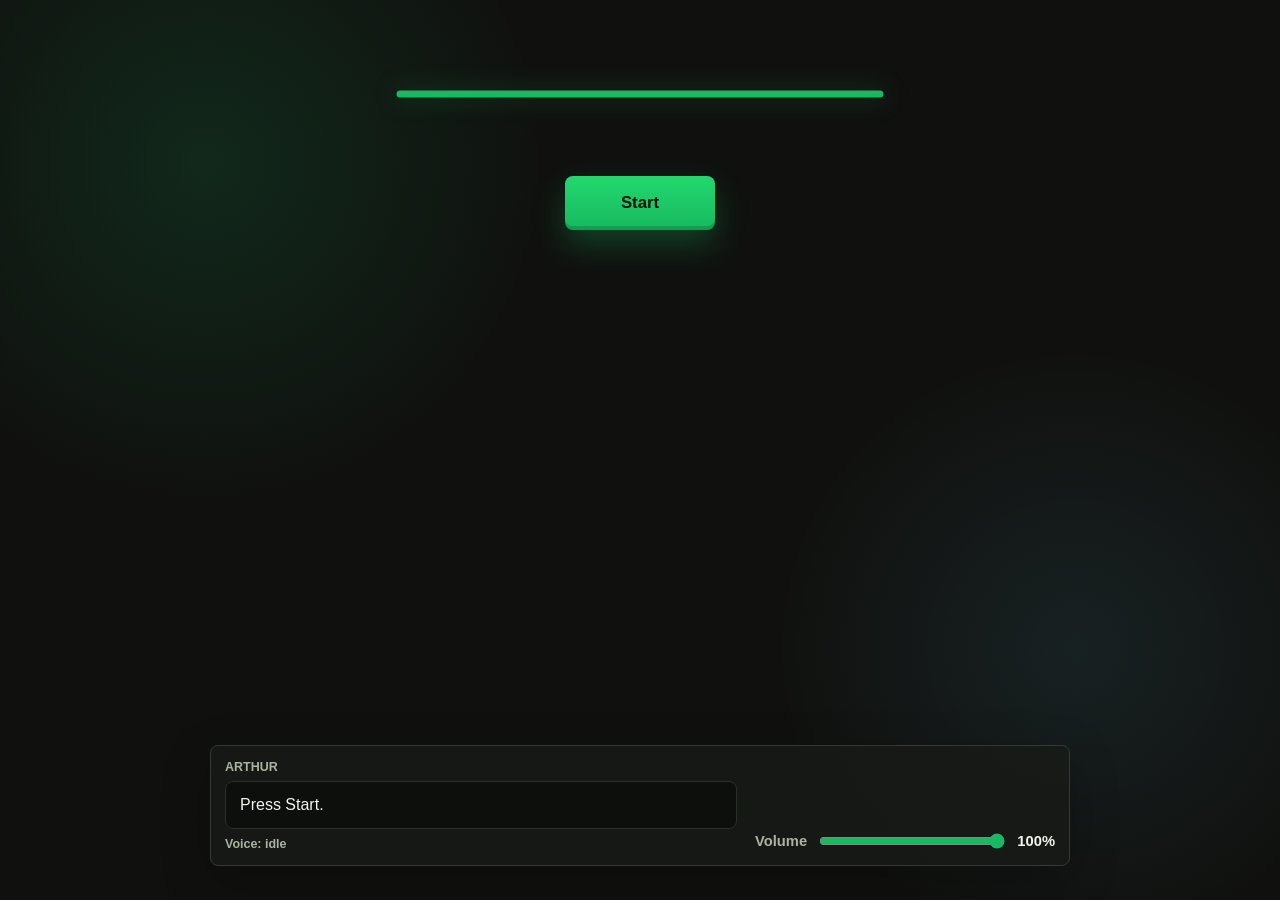
==== src/web/index.html @ 24448531 "very rough version" ====
<!DOCTYPE html>
<html lang="en">
<head>
  <meta charset="UTF-8" />
  <meta name="viewport" content="width=device-width, initial-scale=1.0" />
  <title>Reading Sound Game</title>
  <link rel="stylesheet" href="styles/main.css" />
</head>
<body>
  <main class="game" aria-label="Reading Sound Game">
    <section class="voice-panel" aria-label="Arthur voice">
      <svg id="voiceLine" class="voice-line" viewBox="0 0 520 120" role="img" aria-label="Arthur voice line">
        <path class="voice-glow" d="M20 60 H150 L174 18 L220 100 L270 32 L308 94 L348 16 L386 84 L404 52 H500" />
        <path class="voice-path" d="M20 60 H150 L174 18 L220 100 L270 32 L308 94 L348 16 L386 84 L404 52 H500" />
      </svg>
    </section>

    <button id="startButton" class="start-button" type="button">Start</button>

    <section id="activityStage" class="activity-stage" aria-label="Sound token activity">
      <div id="tokenRow" class="token-row" aria-label="Sound tokens"></div>
      <div id="dropRow" class="drop-row" aria-label="Token drop row"></div>
    </section>

    <section class="debug-panel" aria-label="Debug subtitles and audio controls">
      <div>
        <p class="debug-label">Arthur</p>
        <div id="subtitleBox" class="subtitle-box">Press Start.</div>
        <p id="statusText" class="status-text">Voice: idle</p>
      </div>

      <label class="volume-control" for="volumeSlider">
        <span>Volume</span>
        <input id="volumeSlider" type="range" min="0" max="1" step="0.01" value="1" />
        <strong id="volumeValue">100%</strong>
      </label>
    </section>
  </main>

  <script src="scripts/app.js"></script>
</body>
</html>
---- src/web/styles/main.css ----
:root {
  color-scheme: dark;
  --background: #10110f;
  --surface: #181a17;
  --surface-soft: #20231f;
  --line: #343a32;
  --text: #f1f5ec;
  --muted: #aab3a2;
  --green: #18b960;
  --green-bright: #b7f20f;
  --aqua: #75d8ff;
  --violet: #b9a9eb;
  --gray-token: #bfc0c2;
  --shadow: 0 22px 70px rgba(0, 0, 0, 0.34);
}

* {
  box-sizing: border-box;
}

body {
  min-height: 100vh;
  margin: 0;
  overflow-x: hidden;
  background:
    radial-gradient(circle at 16% 18%, rgba(24, 185, 96, 0.14), transparent 26%),
    radial-gradient(circle at 84% 72%, rgba(117, 216, 255, 0.08), transparent 24%),
    var(--background);
  color: var(--text);
  font-family: Arial, sans-serif;
}

button {
  font: inherit;
}

.game {
  min-height: 100vh;
  display: grid;
  grid-template-rows: 138px 66px minmax(360px, 1fr) auto;
  justify-items: center;
  gap: 10px;
  padding: 28px 22px 34px;
}

.voice-panel {
  width: min(620px, 100%);
  height: 132px;
  display: grid;
  place-items: center;
}

.voice-line {
  width: min(520px, 82vw);
  height: 120px;
  overflow: visible;
}

.voice-path,
.voice-glow {
  fill: none;
  stroke-linecap: round;
  stroke-linejoin: round;
}

.voice-glow {
  stroke: rgba(24, 185, 96, 0.28);
  stroke-width: 12;
  opacity: 0;
}

.voice-path {
  stroke: var(--green);
  stroke-width: 7;
  filter: drop-shadow(0 0 12px rgba(24, 185, 96, 0.3));
  transition: d 180ms ease;
}

.voice-line.is-speaking .voice-glow {
  opacity: 1;
  animation: voiceGlow 520ms ease-in-out infinite alternate;
}

.start-button {
  min-width: 150px;
  height: 54px;
  border: 0;
  border-radius: 8px;
  background: linear-gradient(180deg, #22d86e, var(--green));
  color: #07130c;
  cursor: pointer;
  font-size: 1.05rem;
  font-weight: 800;
  letter-spacing: 0;
  box-shadow:
    0 14px 30px rgba(24, 185, 96, 0.28),
    inset 0 -4px 0 rgba(0, 0, 0, 0.16);
}

.start-button:active {
  transform: translateY(2px);
  box-shadow:
    0 8px 18px rgba(24, 185, 96, 0.22),
    inset 0 -2px 0 rgba(0, 0, 0, 0.18);
}

.start-button:focus-visible,
.token:focus-visible {
  outline: 4px solid rgba(117, 216, 255, 0.28);
  outline-offset: 4px;
}

.activity-stage {
  width: min(860px, 100%);
  min-height: 380px;
  display: grid;
  grid-template-rows: 145px 160px;
  align-content: center;
  gap: 30px;
  border: 0;
  background: transparent;
  box-shadow: none;
}

.debug-panel {
  width: min(860px, 100%);
  display: grid;
  grid-template-columns: 1fr minmax(220px, 300px);
  gap: 18px;
  align-items: end;
  border: 1px solid var(--line);
  border-radius: 8px;
  background: rgba(24, 26, 23, 0.82);
  box-shadow: 0 16px 50px rgba(0, 0, 0, 0.24);
  padding: 14px;
}

.debug-label,
.status-text {
  margin: 0;
  color: var(--muted);
  font-size: 0.78rem;
  font-weight: 700;
  text-transform: uppercase;
}

.subtitle-box {
  min-height: 46px;
  display: flex;
  align-items: center;
  margin-top: 7px;
  padding: 12px 14px;
  border: 1px solid #293028;
  border-radius: 8px;
  background: #0d0f0d;
  color: var(--text);
  line-height: 1.35;
}

.status-text {
  margin-top: 8px;
  text-transform: none;
  font-weight: 600;
}

.volume-control {
  display: grid;
  grid-template-columns: auto 1fr auto;
  gap: 10px;
  align-items: center;
  color: var(--muted);
  font-size: 0.92rem;
  font-weight: 700;
}

.volume-control input {
  width: 100%;
  accent-color: var(--green);
}

.volume-control strong {
  min-width: 42px;
  color: var(--text);
  text-align: right;
}

.token-row,
.drop-row {
  display: grid;
  grid-auto-flow: column;
  grid-auto-columns: 112px;
  justify-content: center;
  align-items: center;
  gap: clamp(26px, 8vw, 84px);
}

.drop-row {
  align-items: start;
}

.token,
.drop-target {
  width: clamp(78px, 13vw, 104px);
  aspect-ratio: 1;
  border-radius: 50%;
}

.token {
  position: relative;
  border: 0;
  background: var(--gray-token);
  cursor: grab;
  opacity: 0;
  box-shadow:
    inset 0 -12px 0 rgba(0, 0, 0, 0.13),
    0 18px 34px rgba(0, 0, 0, 0.32);
  touch-action: none;
  transform: translateY(calc(var(--drag-y, 0) - 10px));
  transition:
    background 160ms ease,
    transform 260ms ease,
    box-shadow 160ms ease,
    opacity 460ms ease;
}

.activity-stage.tokens-visible .token {
  opacity: 1;
  transform: translateY(var(--drag-y, 0));
}

.token::after {
  content: "";
  position: absolute;
  left: 50%;
  bottom: -72px;
  width: 34px;
  height: 58px;
  border-left: 7px solid rgba(241, 245, 236, 0.86);
  border-bottom: 7px solid rgba(241, 245, 236, 0.86);
  border-radius: 0 0 0 18px;
  transform: translateX(-50%) rotate(-18deg);
  opacity: 0;
  pointer-events: none;
}

.token.is-demo::after {
  opacity: 1;
  animation: arrowNudge 860ms ease-in-out infinite;
}

.token.is-ready {
  cursor: grab;
}

.token.is-demo,
.token.is-user-active {
  background: var(--violet);
  box-shadow:
    inset 0 -12px 0 rgba(0, 0, 0, 0.12),
    0 18px 38px rgba(185, 169, 235, 0.28);
}

.token.is-shaking {
  animation: tokenShake 240ms ease-in-out 2;
}

.token.is-dragging {
  z-index: 4;
  cursor: grabbing;
  transition: none;
}

.token.is-complete {
  cursor: default;
  background: var(--green-bright);
  box-shadow:
    inset 0 -12px 0 rgba(0, 0, 0, 0.12),
    0 18px 38px rgba(183, 242, 15, 0.26);
}

.activity-stage.tokens-visible .token.is-deleted {
  opacity: 0;
  pointer-events: none;
  transform: translateY(calc(var(--drag-y, 0) + 14px)) scale(0.82);
}

.token.is-helper {
  background: var(--violet);
  box-shadow:
    inset 0 -12px 0 rgba(0, 0, 0, 0.12),
    0 18px 38px rgba(185, 169, 235, 0.24);
}

.drop-target {
  border: 2px solid transparent;
  background: transparent;
  pointer-events: none;
}

.drop-target.is-ready {
  border-color: transparent;
  background: transparent;
}

.drop-target.is-filled {
  border-color: transparent;
  background: transparent;
}

@keyframes voiceGlow {
  from {
    transform: scaleY(0.92);
  }

  to {
    transform: scaleY(1.05);
  }
}

@keyframes arrowNudge {
  0%,
  100% {
    transform: translateX(-50%) translateY(-4px) rotate(-18deg);
  }

  50% {
    transform: translateX(-50%) translateY(8px) rotate(-18deg);
  }
}

@keyframes tokenShake {
  0%,
  100% {
    left: 0;
  }

  30% {
    left: -7px;
  }

  65% {
    left: 7px;
  }
}

@media (max-width: 700px) {
  body {
    overflow-y: auto;
  }

  .game {
    grid-template-rows: 110px 64px auto auto;
    padding: 18px 14px 24px;
  }

  .voice-panel {
    height: 108px;
  }

  .activity-stage {
    min-height: 390px;
    grid-template-rows: 138px 160px;
  }

  .debug-panel {
    grid-template-columns: 1fr;
  }

  .token-row,
  .drop-row {
    grid-auto-columns: minmax(72px, 90px);
    gap: clamp(14px, 4vw, 24px);
  }

  .token::after {
    bottom: -58px;
    height: 48px;
  }
}
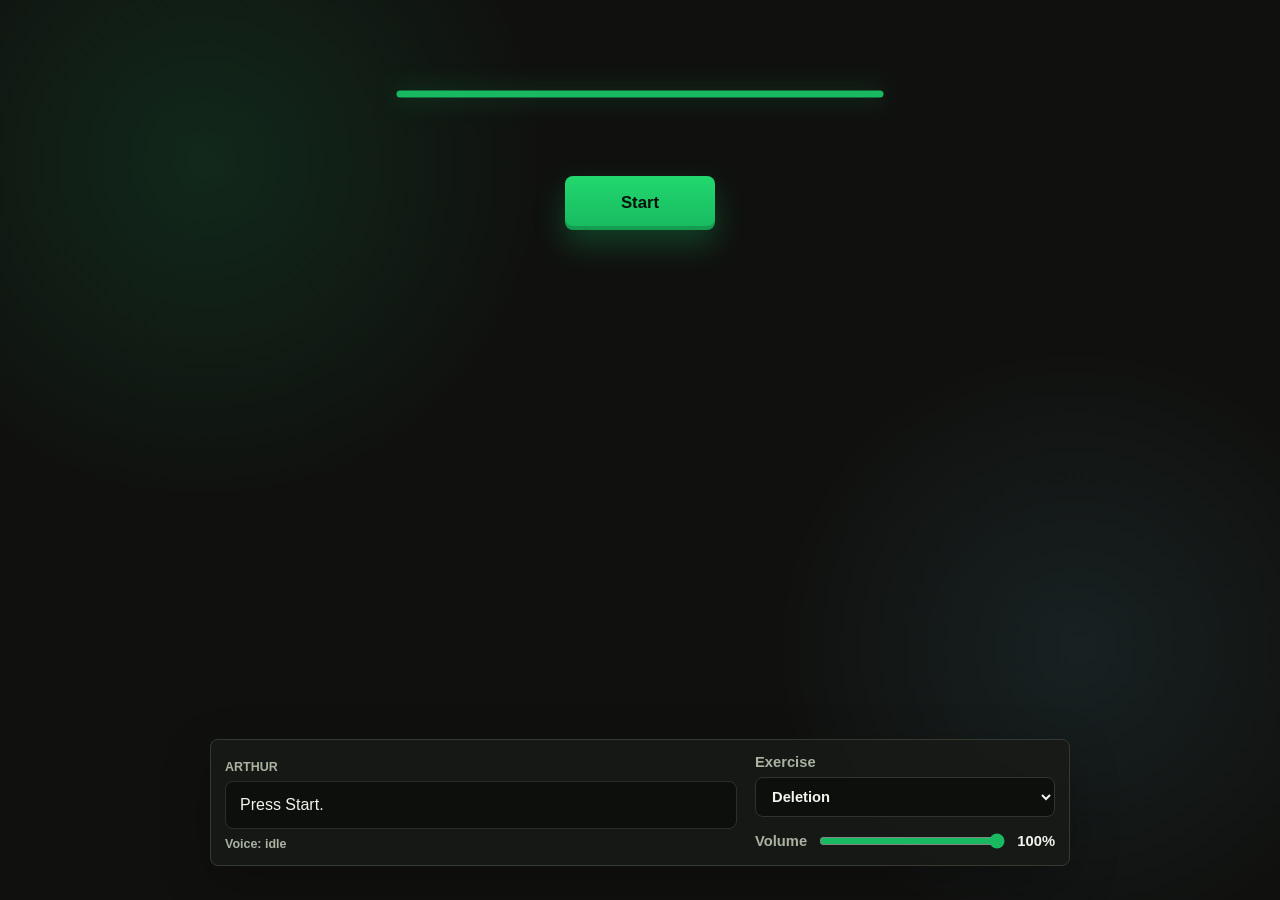
==== commit 3136ceed: "got tts working for deletion exercises" ====
--- a/src/web/index.html
+++ b/src/web/index.html
@@ -29,11 +29,21 @@
         <p id="statusText" class="status-text">Voice: idle</p>
       </div>
 
-      <label class="volume-control" for="volumeSlider">
-        <span>Volume</span>
-        <input id="volumeSlider" type="range" min="0" max="1" step="0.01" value="1" />
-        <strong id="volumeValue">100%</strong>
-      </label>
+      <div class="settings-panel">
+        <label class="exercise-control" for="exerciseSelect">
+          <span>Exercise</span>
+          <select id="exerciseSelect">
+            <option value="deletion">Deletion</option>
+            <option value="substitution">Substitution</option>
+          </select>
+        </label>
+
+        <label class="volume-control" for="volumeSlider">
+          <span>Volume</span>
+          <input id="volumeSlider" type="range" min="0" max="1" step="0.01" value="1" />
+          <strong id="volumeValue">100%</strong>
+        </label>
+      </div>
     </section>
   </main>
 
--- a/src/web/styles/main.css
+++ b/src/web/styles/main.css
@@ -9,6 +9,7 @@
   --green: #18b960;
   --green-bright: #b7f20f;
   --aqua: #75d8ff;
+  --blue: #4f9cff;
   --violet: #b9a9eb;
   --gray-token: #bfc0c2;
   --shadow: 0 22px 70px rgba(0, 0, 0, 0.34);
@@ -161,6 +162,35 @@
   margin-top: 8px;
   text-transform: none;
   font-weight: 600;
+}
+
+.settings-panel {
+  display: grid;
+  gap: 14px;
+}
+
+.exercise-control {
+  display: grid;
+  gap: 7px;
+  color: var(--muted);
+  font-size: 0.92rem;
+  font-weight: 700;
+}
+
+.exercise-control select {
+  width: 100%;
+  height: 40px;
+  border: 1px solid #2d352c;
+  border-radius: 8px;
+  background: #0d0f0d;
+  color: var(--text);
+  font: inherit;
+  padding: 0 12px;
+}
+
+.exercise-control select:focus-visible {
+  outline: 4px solid rgba(117, 216, 255, 0.28);
+  outline-offset: 3px;
 }
 
 .volume-control {
@@ -243,10 +273,10 @@
   pointer-events: none;
 }
 
-.token.is-demo::after {
+/* .token.is-demo::after {
   opacity: 1;
   animation: arrowNudge 860ms ease-in-out infinite;
-}
+} */
 
 .token.is-ready {
   cursor: grab;
@@ -284,6 +314,13 @@
   transform: translateY(calc(var(--drag-y, 0) + 14px)) scale(0.82);
 }
 
+.token.is-substituted {
+  background: var(--blue);
+  box-shadow:
+    inset 0 -12px 0 rgba(0, 0, 0, 0.12),
+    0 18px 38px rgba(79, 156, 255, 0.3);
+}
+
 .token.is-helper {
   background: var(--violet);
   box-shadow:
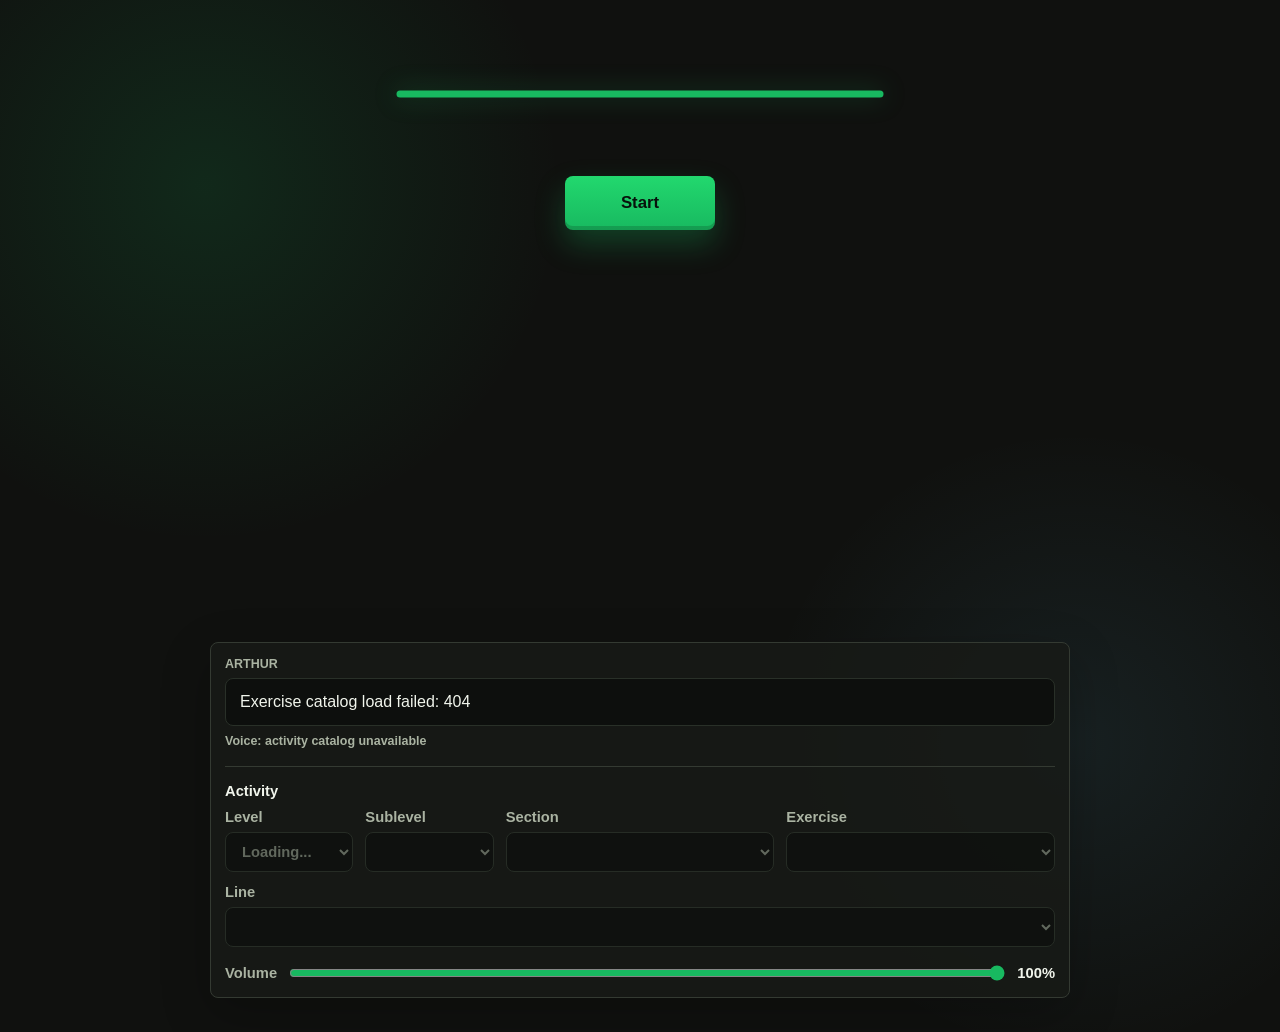
==== commit f12ec2e3: "added a way to select each of the exercises" ====
--- a/src/web/index.html
+++ b/src/web/index.html
@@ -23,20 +23,44 @@
     </section>
 
     <section class="debug-panel" aria-label="Debug subtitles and audio controls">
-      <div>
+      <div class="debug-output">
         <p class="debug-label">Arthur</p>
         <div id="subtitleBox" class="subtitle-box">Press Start.</div>
         <p id="statusText" class="status-text">Voice: idle</p>
       </div>
 
       <div class="settings-panel">
-        <label class="exercise-control" for="exerciseSelect">
-          <span>Exercise</span>
-          <select id="exerciseSelect">
-            <option value="deletion">Deletion</option>
-            <option value="substitution">Substitution</option>
-          </select>
-        </label>
+        <fieldset class="activity-picker">
+          <legend>Activity</legend>
+          <div class="activity-controls">
+            <label class="exercise-control level-control" for="levelSelect">
+              <span>Level</span>
+              <select id="levelSelect" disabled>
+                <option>Loading...</option>
+              </select>
+            </label>
+
+            <label class="exercise-control sublevel-control" for="sublevelSelect">
+              <span>Sublevel</span>
+              <select id="sublevelSelect" disabled></select>
+            </label>
+
+            <label class="exercise-control section-control" for="sectionSelect">
+              <span>Section</span>
+              <select id="sectionSelect" disabled></select>
+            </label>
+
+            <label class="exercise-control exercise-number-control" for="exerciseSelect">
+              <span>Exercise</span>
+              <select id="exerciseSelect" disabled></select>
+            </label>
+
+            <label class="exercise-control line-control" for="lineSelect">
+              <span>Line</span>
+              <select id="lineSelect" disabled></select>
+            </label>
+          </div>
+        </fieldset>
 
         <label class="volume-control" for="volumeSlider">
           <span>Volume</span>
@@ -47,6 +71,6 @@
     </section>
   </main>
 
-  <script src="scripts/app.js"></script>
+  <script src="scripts/app.js?v=exercise-catalog-20260722"></script>
 </body>
 </html>
--- a/src/web/styles/main.css
+++ b/src/web/styles/main.css
@@ -126,9 +126,7 @@
 .debug-panel {
   width: min(860px, 100%);
   display: grid;
-  grid-template-columns: 1fr minmax(220px, 300px);
   gap: 18px;
-  align-items: end;
   border: 1px solid var(--line);
   border-radius: 8px;
   background: rgba(24, 26, 23, 0.82);
@@ -166,7 +164,44 @@
 
 .settings-panel {
   display: grid;
-  gap: 14px;
+  gap: 16px;
+  padding-top: 16px;
+  border-top: 1px solid var(--line);
+}
+
+.activity-picker {
+  min-width: 0;
+  margin: 0;
+  padding: 0;
+  border: 0;
+}
+
+.activity-picker legend {
+  margin-bottom: 10px;
+  padding: 0;
+  color: var(--text);
+  font-size: 0.92rem;
+  font-weight: 800;
+}
+
+.activity-controls {
+  display: grid;
+  grid-template-columns: repeat(6, minmax(0, 1fr));
+  gap: 12px;
+}
+
+.level-control,
+.sublevel-control {
+  grid-column: span 1;
+}
+
+.section-control,
+.exercise-number-control {
+  grid-column: span 2;
+}
+
+.line-control {
+  grid-column: 1 / -1;
 }
 
 .exercise-control {
@@ -186,6 +221,12 @@
   color: var(--text);
   font: inherit;
   padding: 0 12px;
+}
+
+.exercise-control select:disabled {
+  color: #7f887a;
+  cursor: wait;
+  opacity: 0.72;
 }
 
 .exercise-control select:focus-visible {
@@ -403,6 +444,21 @@
     grid-template-columns: 1fr;
   }
 
+  .activity-controls {
+    grid-template-columns: repeat(2, minmax(0, 1fr));
+  }
+
+  .level-control,
+  .sublevel-control,
+  .section-control,
+  .exercise-number-control {
+    grid-column: span 1;
+  }
+
+  .line-control {
+    grid-column: 1 / -1;
+  }
+
   .token-row,
   .drop-row {
     grid-auto-columns: minmax(72px, 90px);
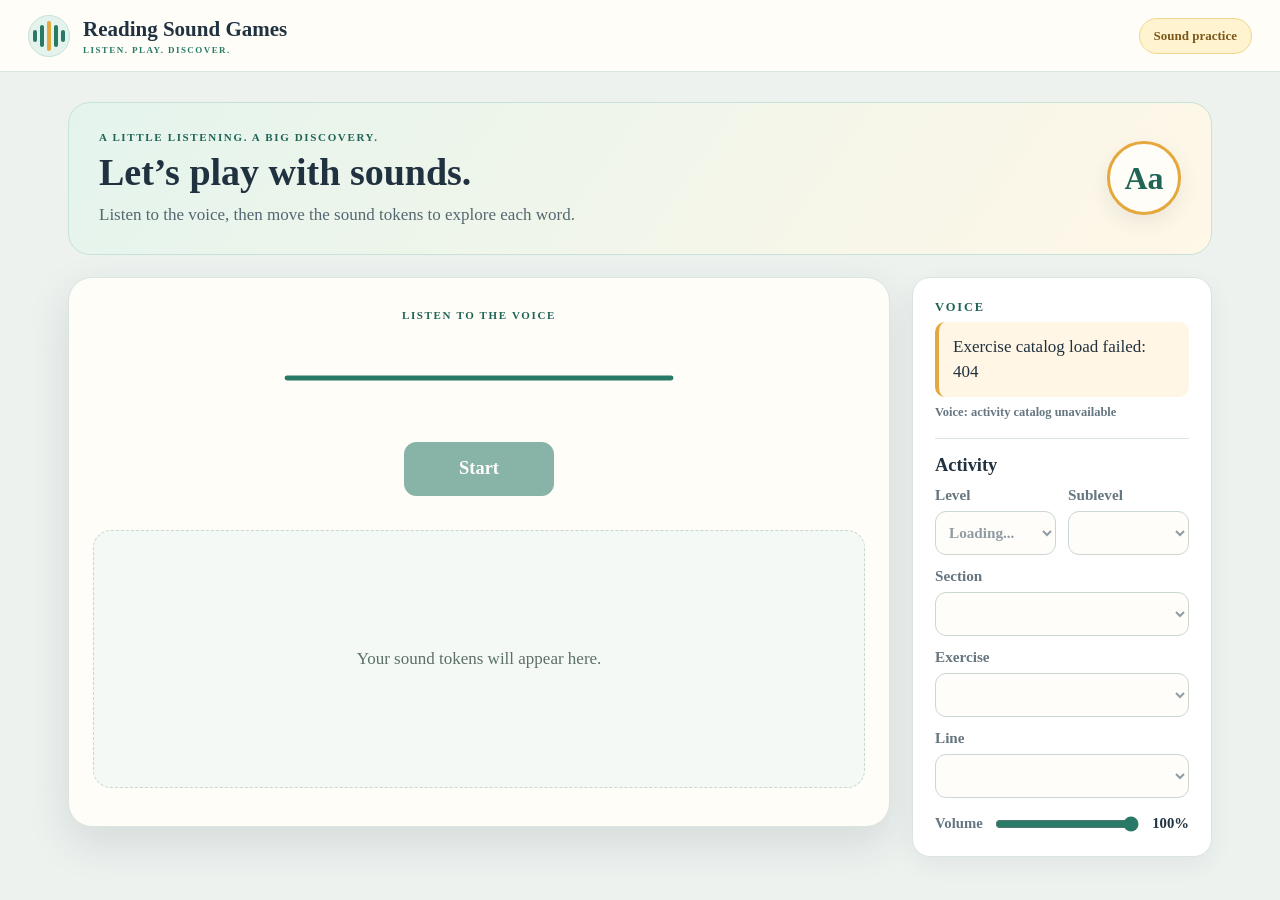
==== commit 4bad887f: "redid frontend to match detective reader site" ====
--- a/src/web/index.html
+++ b/src/web/index.html
@@ -3,13 +3,33 @@
 <head>
   <meta charset="UTF-8" />
   <meta name="viewport" content="width=device-width, initial-scale=1.0" />
-  <title>Reading Sound Game</title>
-  <link rel="stylesheet" href="styles/main.css" />
+  <meta name="theme-color" content="#287a67" />
+  <title>Reading Sound Games</title>
+  <link rel="stylesheet" href="styles/main.css?v=reader-theme-20260926" />
 </head>
 <body>
+  <header class="topbar">
+    <div class="brand">
+      <span class="brand-mark" aria-hidden="true"><i></i><i></i><i></i><i></i><i></i></span>
+      <span>Reading Sound Games<small>Listen. Play. Discover.</small></span>
+    </div>
+    <span class="practice-badge">Sound practice</span>
+  </header>
+
   <main class="game" aria-label="Reading Sound Game">
-    <section class="voice-panel" aria-label="Arthur voice">
-      <svg id="voiceLine" class="voice-line" viewBox="0 0 520 120" role="img" aria-label="Arthur voice line">
+    <header class="lesson-heading">
+      <div>
+        <p class="eyebrow">A little listening. A big discovery.</p>
+        <h1>Let’s play with sounds.</h1>
+        <p>Listen to the voice, then move the sound tokens to explore each word.</p>
+      </div>
+      <span class="lesson-emblem" aria-hidden="true">Aa</span>
+    </header>
+
+    <section class="practice-card" aria-label="Sound practice">
+    <section class="voice-panel" aria-label="Voice">
+      <p class="eyebrow">Listen to the voice</p>
+      <svg id="voiceLine" class="voice-line" viewBox="0 0 520 120" role="img" aria-label="Voice waveform">
         <path class="voice-glow" d="M20 60 H150 L174 18 L220 100 L270 32 L308 94 L348 16 L386 84 L404 52 H500" />
         <path class="voice-path" d="M20 60 H150 L174 18 L220 100 L270 32 L308 94 L348 16 L386 84 L404 52 H500" />
       </svg>
@@ -18,15 +38,17 @@
     <button id="startButton" class="start-button" type="button">Start</button>
 
     <section id="activityStage" class="activity-stage" aria-label="Sound token activity">
+      <p class="stage-hint">Your sound tokens will appear here.</p>
       <div id="tokenRow" class="token-row" aria-label="Sound tokens"></div>
       <div id="dropRow" class="drop-row" aria-label="Token drop row"></div>
     </section>
+    </section>
 
-    <section class="debug-panel" aria-label="Debug subtitles and audio controls">
+    <section class="debug-panel" aria-label="Voice instructions and activity settings">
       <div class="debug-output">
-        <p class="debug-label">Arthur</p>
-        <div id="subtitleBox" class="subtitle-box">Press Start.</div>
-        <p id="statusText" class="status-text">Voice: idle</p>
+        <p class="debug-label">Voice</p>
+        <div id="subtitleBox" class="subtitle-box" aria-live="polite">Press Start.</div>
+        <p id="statusText" class="status-text" role="status">Voice: idle</p>
       </div>
 
       <div class="settings-panel">
@@ -71,6 +93,6 @@
     </section>
   </main>
 
-  <script src="scripts/app.js?v=exercise-catalog-20260722"></script>
+  <script src="scripts/app.js?v=voice-labels-20260926"></script>
 </body>
 </html>
--- a/src/web/styles/main.css
+++ b/src/web/styles/main.css
@@ -1,18 +1,19 @@
 :root {
-  color-scheme: dark;
-  --background: #10110f;
-  --surface: #181a17;
-  --surface-soft: #20231f;
-  --line: #343a32;
-  --text: #f1f5ec;
-  --muted: #aab3a2;
-  --green: #18b960;
-  --green-bright: #b7f20f;
-  --aqua: #75d8ff;
-  --blue: #4f9cff;
-  --violet: #b9a9eb;
-  --gray-token: #bfc0c2;
-  --shadow: 0 22px 70px rgba(0, 0, 0, 0.34);
+  color-scheme: light;
+  --background: #edf2ef;
+  --surface: #fffdf8;
+  --surface-soft: #e4f4ed;
+  --line: #dbe4df;
+  --text: #20313f;
+  --muted: #667680;
+  --green: #287a67;
+  --green-dark: #1f6455;
+  --green-bright: #57a994;
+  --gold: #e4a83d;
+  --blue: #3c74b9;
+  --violet: #c4b8de;
+  --gray-token: #d7e0db;
+  --shadow: 0 16px 44px rgba(31, 49, 63, 0.12);
 }
 
 * {
@@ -22,38 +23,171 @@
 body {
   min-height: 100vh;
   margin: 0;
-  overflow-x: hidden;
-  background:
-    radial-gradient(circle at 16% 18%, rgba(24, 185, 96, 0.14), transparent 26%),
-    radial-gradient(circle at 84% 72%, rgba(117, 216, 255, 0.08), transparent 24%),
-    var(--background);
+  background: var(--background);
   color: var(--text);
-  font-family: Arial, sans-serif;
-}
-
-button {
+  font-family: "Times New Roman", Times, serif;
+}
+
+button,
+select,
+input {
   font: inherit;
 }
 
+.topbar {
+  min-height: 72px;
+  display: flex;
+  align-items: center;
+  justify-content: space-between;
+  gap: 20px;
+  padding: 14px 28px;
+  background: var(--surface);
+  border-bottom: 1px solid var(--line);
+}
+
+.brand {
+  display: flex;
+  align-items: center;
+  gap: 13px;
+  font-size: 21px;
+  font-weight: 900;
+}
+
+.brand small {
+  display: block;
+  margin-top: 3px;
+  color: var(--green);
+  font-size: 9px;
+  letter-spacing: 0.16em;
+  text-transform: uppercase;
+}
+
+.brand-mark {
+  width: 42px;
+  height: 42px;
+  display: flex;
+  flex-shrink: 0;
+  justify-content: center;
+  align-items: center;
+  gap: 3px;
+  border: 1px solid #c7e2d8;
+  border-radius: 50%;
+  background: var(--surface-soft);
+}
+
+.brand-mark i {
+  width: 4px;
+  height: 12px;
+  border-radius: 4px;
+  background: var(--green);
+}
+
+.brand-mark i:nth-child(2),
+.brand-mark i:nth-child(4) {
+  height: 22px;
+}
+
+.brand-mark i:nth-child(3) {
+  height: 30px;
+  background: var(--gold);
+}
+
+.practice-badge {
+  flex-shrink: 0;
+  padding: 9px 14px;
+  border: 1px solid #efd58f;
+  border-radius: 999px;
+  background: #fff4cf;
+  color: #79581a;
+  font-size: 13px;
+  font-weight: 800;
+}
+
 .game {
-  min-height: 100vh;
-  display: grid;
-  grid-template-rows: 138px 66px minmax(360px, 1fr) auto;
+  width: min(1200px, 100%);
+  margin: 0 auto;
+  display: grid;
+  grid-template-columns: minmax(0, 1fr) 300px;
+  align-items: start;
+  gap: 22px;
+  padding: 30px 28px 40px;
+}
+
+.lesson-heading {
+  grid-column: 1 / -1;
+  display: flex;
+  align-items: center;
+  justify-content: space-between;
+  gap: 24px;
+  padding: 26px 30px;
+  border: 1px solid #c7e2d8;
+  border-radius: 22px;
+  background: linear-gradient(125deg, #e4f4ed, #fff7e7);
+}
+
+.eyebrow {
+  margin: 0;
+  color: var(--green-dark);
+  font-size: 11px;
+  font-weight: 900;
+  letter-spacing: 0.15em;
+  text-transform: uppercase;
+  line-height: 1.5;
+}
+
+.lesson-heading h1 {
+  margin: 5px 0 9px;
+  font-size: clamp(30px, 4vw, 38px);
+  line-height: 1.12;
+}
+
+.lesson-heading p:last-child {
+  margin: 0;
+  color: #546771;
+  font-size: 17px;
+  line-height: 1.5;
+}
+
+.lesson-emblem {
+  width: 74px;
+  height: 74px;
+  display: grid;
+  flex-shrink: 0;
+  place-items: center;
+  border: 3px solid var(--gold);
+  border-radius: 50%;
+  background: var(--surface);
+  color: var(--green-dark);
+  font-size: 32px;
+  font-weight: 900;
+  box-shadow: 0 8px 20px rgba(31, 49, 63, 0.08);
+}
+
+.practice-card {
+  width: 100%;
+  min-width: 0;
+  min-height: 550px;
+  display: grid;
+  grid-template-rows: 126px 56px minmax(280px, 1fr);
   justify-items: center;
-  gap: 10px;
-  padding: 28px 22px 34px;
+  gap: 12px;
+  padding: 26px 24px 18px;
+  border: 1px solid var(--line);
+  border-radius: 24px;
+  background: var(--surface);
+  box-shadow: var(--shadow);
 }
 
 .voice-panel {
   width: min(620px, 100%);
-  height: 132px;
+  height: 126px;
   display: grid;
   place-items: center;
 }
 
 .voice-line {
-  width: min(520px, 82vw);
-  height: 120px;
+  width: min(480px, 100%);
+  height: 96px;
   overflow: visible;
 }
 
@@ -65,15 +199,14 @@
 }
 
 .voice-glow {
-  stroke: rgba(24, 185, 96, 0.28);
+  stroke: rgba(40, 122, 103, 0.18);
   stroke-width: 12;
   opacity: 0;
 }
 
 .voice-path {
   stroke: var(--green);
-  stroke-width: 7;
-  filter: drop-shadow(0 0 12px rgba(24, 185, 96, 0.3));
+  stroke-width: 6;
   transition: d 180ms ease;
 }
 
@@ -85,53 +218,83 @@
 .start-button {
   min-width: 150px;
   height: 54px;
-  border: 0;
-  border-radius: 8px;
-  background: linear-gradient(180deg, #22d86e, var(--green));
-  color: #07130c;
+  border: 1px solid var(--green);
+  border-radius: 12px;
+  background: var(--green);
+  color: white;
   cursor: pointer;
-  font-size: 1.05rem;
+  font-size: 1.15rem;
   font-weight: 800;
   letter-spacing: 0;
-  box-shadow:
-    0 14px 30px rgba(24, 185, 96, 0.28),
-    inset 0 -4px 0 rgba(0, 0, 0, 0.16);
+  box-shadow: 0 7px 16px rgba(40, 122, 103, 0.22);
+  transition: background 160ms ease, transform 160ms ease;
+}
+
+.start-button:hover:not(:disabled) {
+  background: var(--green-dark);
+}
+
+.start-button:disabled {
+  cursor: wait;
+  opacity: 0.55;
+  box-shadow: none;
 }
 
 .start-button:active {
   transform: translateY(2px);
-  box-shadow:
-    0 8px 18px rgba(24, 185, 96, 0.22),
-    inset 0 -2px 0 rgba(0, 0, 0, 0.18);
+  box-shadow: 0 3px 8px rgba(40, 122, 103, 0.16);
 }
 
 .start-button:focus-visible,
 .token:focus-visible {
-  outline: 4px solid rgba(117, 216, 255, 0.28);
+  outline: 3px solid var(--green-dark);
   outline-offset: 4px;
 }
 
 .activity-stage {
-  width: min(860px, 100%);
-  min-height: 380px;
-  display: grid;
-  grid-template-rows: 145px 160px;
+  position: relative;
+  width: 100%;
+  min-width: 0;
+  min-height: 290px;
+  display: grid;
+  grid-template-rows: 112px 112px;
   align-content: center;
-  gap: 30px;
+  gap: 40px;
   border: 0;
   background: transparent;
   box-shadow: none;
 }
 
+.stage-hint {
+  position: absolute;
+  inset: 0;
+  display: grid;
+  place-items: center;
+  margin: 20px 0;
+  padding: 18px;
+  border: 1px dashed #c7d8ce;
+  border-radius: 18px;
+  background: #f5f9f5;
+  color: #5b7066;
+  text-align: center;
+  font-size: 17px;
+  pointer-events: none;
+}
+
+.activity-stage.tokens-visible .stage-hint {
+  display: none;
+}
+
 .debug-panel {
-  width: min(860px, 100%);
+  width: 100%;
+  min-width: 0;
   display: grid;
   gap: 18px;
   border: 1px solid var(--line);
-  border-radius: 8px;
-  background: rgba(24, 26, 23, 0.82);
-  box-shadow: 0 16px 50px rgba(0, 0, 0, 0.24);
-  padding: 14px;
+  border-radius: 18px;
+  background: white;
+  box-shadow: 0 8px 24px rgba(31, 49, 63, 0.06);
+  padding: 22px;
 }
 
 .debug-label,
@@ -143,17 +306,24 @@
   text-transform: uppercase;
 }
 
+.debug-label {
+  color: var(--green-dark);
+  letter-spacing: 0.15em;
+}
+
 .subtitle-box {
-  min-height: 46px;
+  min-height: 74px;
   display: flex;
   align-items: center;
   margin-top: 7px;
   padding: 12px 14px;
-  border: 1px solid #293028;
-  border-radius: 8px;
-  background: #0d0f0d;
+  border-left: 4px solid var(--gold);
+  border-radius: 10px;
+  background: #fff6e5;
   color: var(--text);
-  line-height: 1.35;
+  font-size: 17px;
+  line-height: 1.5;
+  overflow-wrap: anywhere;
 }
 
 .status-text {
@@ -180,13 +350,13 @@
   margin-bottom: 10px;
   padding: 0;
   color: var(--text);
-  font-size: 0.92rem;
+  font-size: 1.15rem;
   font-weight: 800;
 }
 
 .activity-controls {
   display: grid;
-  grid-template-columns: repeat(6, minmax(0, 1fr));
+  grid-template-columns: repeat(2, minmax(0, 1fr));
   gap: 12px;
 }
 
@@ -197,7 +367,7 @@
 
 .section-control,
 .exercise-number-control {
-  grid-column: span 2;
+  grid-column: 1 / -1;
 }
 
 .line-control {
@@ -208,29 +378,32 @@
   display: grid;
   gap: 7px;
   color: var(--muted);
-  font-size: 0.92rem;
+  font-size: 0.95rem;
   font-weight: 700;
 }
 
 .exercise-control select {
   width: 100%;
-  height: 40px;
-  border: 1px solid #2d352c;
-  border-radius: 8px;
-  background: #0d0f0d;
+  min-width: 0;
+  height: 44px;
+  border: 1px solid #b8c9c0;
+  border-radius: 11px;
+  background: #fffdf8;
   color: var(--text);
   font: inherit;
-  padding: 0 12px;
+  padding: 0 9px;
+  text-overflow: ellipsis;
 }
 
 .exercise-control select:disabled {
-  color: #7f887a;
+  color: var(--muted);
   cursor: wait;
   opacity: 0.72;
 }
 
-.exercise-control select:focus-visible {
-  outline: 4px solid rgba(117, 216, 255, 0.28);
+.exercise-control select:focus-visible,
+.volume-control input:focus-visible {
+  outline: 3px solid var(--green-dark);
   outline-offset: 3px;
 }
 
@@ -259,10 +432,10 @@
 .drop-row {
   display: grid;
   grid-auto-flow: column;
-  grid-auto-columns: 112px;
+  grid-auto-columns: minmax(0, 104px);
   justify-content: center;
   align-items: center;
-  gap: clamp(26px, 8vw, 84px);
+  gap: clamp(12px, 3vw, 48px);
 }
 
 .drop-row {
@@ -271,20 +444,21 @@
 
 .token,
 .drop-target {
-  width: clamp(78px, 13vw, 104px);
+  width: 100%;
+  max-width: 104px;
   aspect-ratio: 1;
   border-radius: 50%;
 }
 
 .token {
   position: relative;
-  border: 0;
+  border: 2px solid #b5c7bd;
   background: var(--gray-token);
   cursor: grab;
   opacity: 0;
   box-shadow:
-    inset 0 -12px 0 rgba(0, 0, 0, 0.13),
-    0 18px 34px rgba(0, 0, 0, 0.32);
+    inset 0 -9px 0 rgba(31, 49, 63, 0.1),
+    0 12px 24px rgba(31, 49, 63, 0.12);
   touch-action: none;
   transform: translateY(calc(var(--drag-y, 0) - 10px));
   transition:
@@ -306,8 +480,8 @@
   bottom: -72px;
   width: 34px;
   height: 58px;
-  border-left: 7px solid rgba(241, 245, 236, 0.86);
-  border-bottom: 7px solid rgba(241, 245, 236, 0.86);
+  border-left: 7px solid var(--gold);
+  border-bottom: 7px solid var(--gold);
   border-radius: 0 0 0 18px;
   transform: translateX(-50%) rotate(-18deg);
   opacity: 0;
@@ -321,14 +495,16 @@
 
 .token.is-ready {
   cursor: grab;
+  border-color: var(--green-dark);
 }
 
 .token.is-demo,
 .token.is-user-active {
-  background: var(--violet);
+  border-color: #9b6b18;
+  background: #ffe58f;
   box-shadow:
     inset 0 -12px 0 rgba(0, 0, 0, 0.12),
-    0 18px 38px rgba(185, 169, 235, 0.28);
+    0 12px 28px rgba(180, 125, 26, 0.2);
 }
 
 .token.is-shaking {
@@ -343,10 +519,11 @@
 
 .token.is-complete {
   cursor: default;
+  border-color: var(--green-dark);
   background: var(--green-bright);
   box-shadow:
     inset 0 -12px 0 rgba(0, 0, 0, 0.12),
-    0 18px 38px rgba(183, 242, 15, 0.26);
+    0 12px 28px rgba(40, 122, 103, 0.18);
 }
 
 .activity-stage.tokens-visible .token.is-deleted {
@@ -356,17 +533,19 @@
 }
 
 .token.is-substituted {
+  border-color: #285f9c;
   background: var(--blue);
   box-shadow:
     inset 0 -12px 0 rgba(0, 0, 0, 0.12),
-    0 18px 38px rgba(79, 156, 255, 0.3);
+    0 12px 28px rgba(60, 116, 185, 0.2);
 }
 
 .token.is-helper {
+  border-color: #9786b3;
   background: var(--violet);
   box-shadow:
     inset 0 -12px 0 rgba(0, 0, 0, 0.12),
-    0 18px 38px rgba(185, 169, 235, 0.24);
+    0 12px 28px rgba(151, 134, 179, 0.18);
 }
 
 .drop-target {
@@ -421,23 +600,30 @@
   }
 }
 
-@media (max-width: 700px) {
-  body {
-    overflow-y: auto;
-  }
-
+@media (max-width: 850px) {
   .game {
-    grid-template-rows: 110px 64px auto auto;
-    padding: 18px 14px 24px;
-  }
-
-  .voice-panel {
-    height: 108px;
-  }
-
-  .activity-stage {
-    min-height: 390px;
-    grid-template-rows: 138px 160px;
+    grid-template-columns: 1fr;
+    gap: 18px;
+    padding: 18px 16px 28px;
+  }
+
+  .topbar {
+    padding: 14px 16px;
+  }
+
+  .lesson-heading {
+    padding: 24px;
+  }
+
+  .practice-card {
+    min-height: 500px;
+    padding: 22px 18px 16px;
+  }
+
+  .lesson-emblem {
+    width: 60px;
+    height: 60px;
+    font-size: 27px;
   }
 
   .debug-panel {
@@ -448,8 +634,6 @@
     grid-template-columns: repeat(2, minmax(0, 1fr));
   }
 
-  .level-control,
-  .sublevel-control,
   .section-control,
   .exercise-number-control {
     grid-column: span 1;
@@ -461,7 +645,7 @@
 
   .token-row,
   .drop-row {
-    grid-auto-columns: minmax(72px, 90px);
+    grid-auto-columns: minmax(0, 90px);
     gap: clamp(14px, 4vw, 24px);
   }
 
@@ -470,3 +654,55 @@
     height: 48px;
   }
 }
+
+@media (max-width: 480px) {
+  .brand {
+    gap: 9px;
+    font-size: 18px;
+  }
+
+  .practice-badge,
+  .lesson-emblem {
+    display: none;
+  }
+
+  .lesson-heading {
+    padding: 22px 20px;
+  }
+
+  .lesson-heading p:last-child {
+    font-size: 16px;
+  }
+
+  .practice-card {
+    grid-template-rows: 112px 56px minmax(260px, 1fr);
+    min-height: 480px;
+    padding: 20px 14px 16px;
+  }
+
+  .voice-panel {
+    height: 112px;
+  }
+
+  .token-row,
+  .drop-row {
+    gap: 12px;
+  }
+
+  .debug-panel {
+    padding: 20px;
+  }
+}
+
+@media (prefers-reduced-motion: reduce) {
+  .voice-line.is-speaking .voice-glow,
+  .token.is-shaking {
+    animation: none;
+  }
+
+  .voice-path,
+  .start-button,
+  .token {
+    transition: none;
+  }
+}
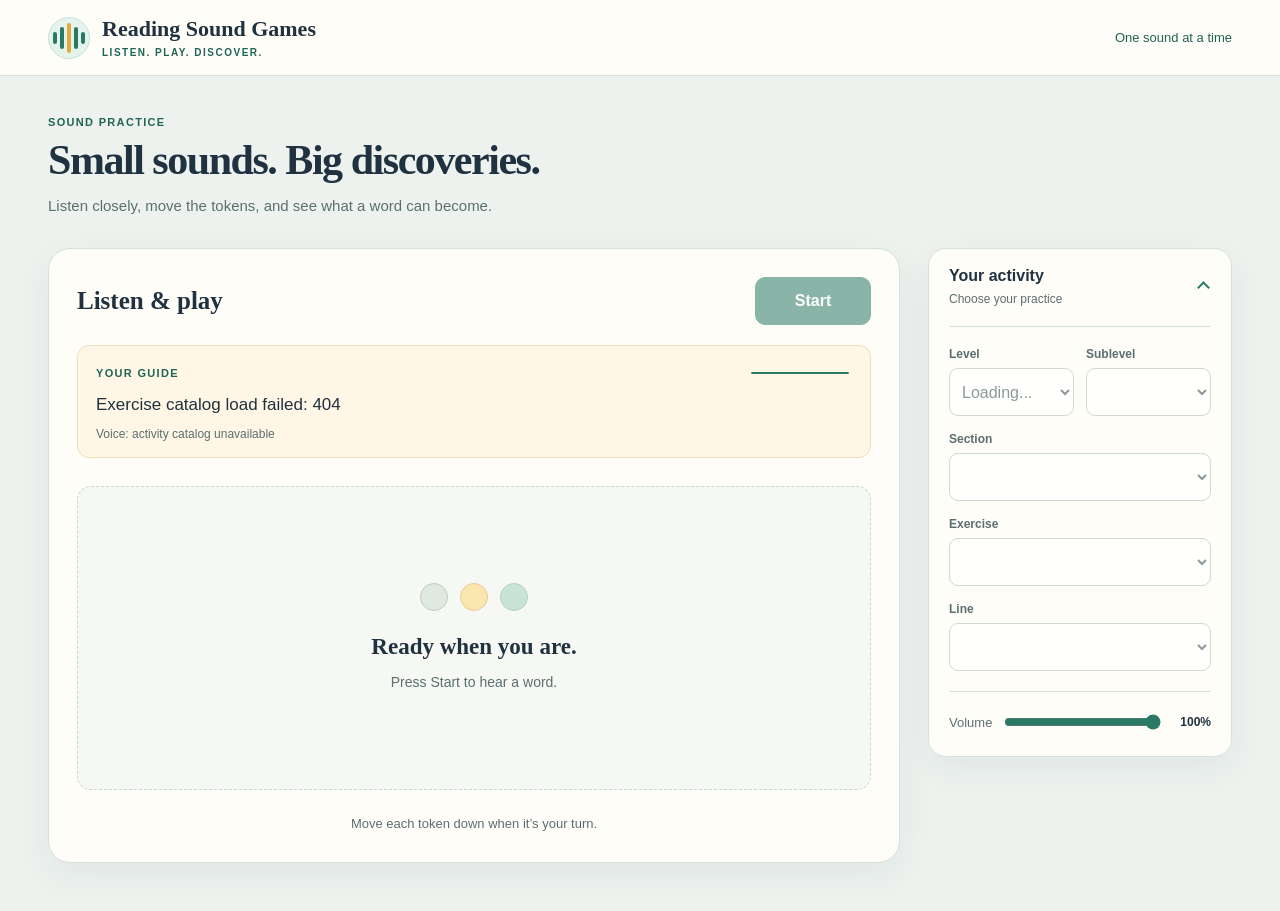
==== commit 0ec10540: "Redesign sound practice layout for phones and desktops" ====
--- a/src/web/index.html
+++ b/src/web/index.html
@@ -4,8 +4,9 @@
   <meta charset="UTF-8" />
   <meta name="viewport" content="width=device-width, initial-scale=1.0" />
   <meta name="theme-color" content="#287a67" />
+  <meta name="description" content="Listen, move sound tokens, and discover words with Reading Sound Games." />
   <title>Reading Sound Games</title>
-  <link rel="stylesheet" href="styles/main.css?v=reader-theme-20260926" />
+  <link rel="stylesheet" href="styles/main.css?v=responsive-layout-20261003" />
 </head>
 <body>
   <header class="topbar">
@@ -13,86 +14,89 @@
       <span class="brand-mark" aria-hidden="true"><i></i><i></i><i></i><i></i><i></i></span>
       <span>Reading Sound Games<small>Listen. Play. Discover.</small></span>
     </div>
-    <span class="practice-badge">Sound practice</span>
+    <span class="practice-badge">One sound at a time</span>
   </header>
 
   <main class="game" aria-label="Reading Sound Game">
     <header class="lesson-heading">
-      <div>
-        <p class="eyebrow">A little listening. A big discovery.</p>
-        <h1>Let’s play with sounds.</h1>
-        <p>Listen to the voice, then move the sound tokens to explore each word.</p>
-      </div>
-      <span class="lesson-emblem" aria-hidden="true">Aa</span>
+      <p class="eyebrow">Sound practice</p>
+      <h1>Small sounds. Big discoveries.</h1>
+      <p>Listen closely, move the tokens, and see what a word can become.</p>
     </header>
 
-    <section class="practice-card" aria-label="Sound practice">
-    <section class="voice-panel" aria-label="Voice">
-      <p class="eyebrow">Listen to the voice</p>
-      <svg id="voiceLine" class="voice-line" viewBox="0 0 520 120" role="img" aria-label="Voice waveform">
-        <path class="voice-glow" d="M20 60 H150 L174 18 L220 100 L270 32 L308 94 L348 16 L386 84 L404 52 H500" />
-        <path class="voice-path" d="M20 60 H150 L174 18 L220 100 L270 32 L308 94 L348 16 L386 84 L404 52 H500" />
-      </svg>
-    </section>
-
-    <button id="startButton" class="start-button" type="button">Start</button>
-
-    <section id="activityStage" class="activity-stage" aria-label="Sound token activity">
-      <p class="stage-hint">Your sound tokens will appear here.</p>
-      <div id="tokenRow" class="token-row" aria-label="Sound tokens"></div>
-      <div id="dropRow" class="drop-row" aria-label="Token drop row"></div>
-    </section>
-    </section>
-
-    <section class="debug-panel" aria-label="Voice instructions and activity settings">
-      <div class="debug-output">
-        <p class="debug-label">Voice</p>
-        <div id="subtitleBox" class="subtitle-box" aria-live="polite">Press Start.</div>
-        <p id="statusText" class="status-text" role="status">Voice: idle</p>
-      </div>
-
+    <details id="activitySettings" class="activity-settings" open>
+      <summary>
+        <span class="settings-heading">
+          <span class="settings-title">Your activity</span>
+          <span id="activitySummary" class="activity-summary">Choose your practice</span>
+        </span>
+        <span class="settings-chevron" aria-hidden="true"></span>
+      </summary>
       <div class="settings-panel">
         <fieldset class="activity-picker">
-          <legend>Activity</legend>
+          <legend class="visually-hidden">Choose an activity</legend>
           <div class="activity-controls">
             <label class="exercise-control level-control" for="levelSelect">
               <span>Level</span>
-              <select id="levelSelect" disabled>
-                <option>Loading...</option>
-              </select>
+              <select id="levelSelect" disabled><option>Loading...</option></select>
             </label>
-
             <label class="exercise-control sublevel-control" for="sublevelSelect">
               <span>Sublevel</span>
               <select id="sublevelSelect" disabled></select>
             </label>
-
             <label class="exercise-control section-control" for="sectionSelect">
               <span>Section</span>
               <select id="sectionSelect" disabled></select>
             </label>
-
             <label class="exercise-control exercise-number-control" for="exerciseSelect">
               <span>Exercise</span>
               <select id="exerciseSelect" disabled></select>
             </label>
-
             <label class="exercise-control line-control" for="lineSelect">
               <span>Line</span>
               <select id="lineSelect" disabled></select>
             </label>
           </div>
         </fieldset>
-
         <label class="volume-control" for="volumeSlider">
           <span>Volume</span>
           <input id="volumeSlider" type="range" min="0" max="1" step="0.01" value="1" />
           <strong id="volumeValue">100%</strong>
         </label>
       </div>
+    </details>
+
+    <section class="practice-card" aria-labelledby="practiceTitle">
+      <header class="practice-toolbar">
+        <h2 id="practiceTitle">Listen &amp; play</h2>
+        <button id="startButton" class="start-button" type="button">Start</button>
+      </header>
+
+      <section class="voice-panel" aria-label="Voice instructions">
+        <div class="voice-heading">
+          <p class="debug-label">Your guide</p>
+          <svg id="voiceLine" class="voice-line" viewBox="0 0 520 120" role="img" aria-label="Voice waveform">
+            <path class="voice-glow" d="M20 60 H150 L174 18 L220 100 L270 32 L308 94 L348 16 L386 84 L404 52 H500" />
+            <path class="voice-path" d="M20 60 H150 L174 18 L220 100 L270 32 L308 94 L348 16 L386 84 L404 52 H500" />
+          </svg>
+        </div>
+        <div id="subtitleBox" class="subtitle-box" aria-live="polite" aria-atomic="true">Press Start.</div>
+        <p id="statusText" class="status-text" role="status">Voice: idle</p>
+      </section>
+
+      <section id="activityStage" class="activity-stage" aria-label="Sound token activity" aria-describedby="tokenHelp">
+        <div class="stage-hint">
+          <span class="empty-tokens" aria-hidden="true"><i></i><i></i><i></i></span>
+          <p>Ready when you are.</p>
+          <span>Press Start to hear a word.</span>
+        </div>
+        <div id="tokenRow" class="token-row" aria-label="Sound tokens"></div>
+        <div id="dropRow" class="drop-row" aria-label="Token drop row"></div>
+      </section>
+      <p id="tokenHelp" class="practice-tip">Move each token down when it’s your turn.</p>
     </section>
   </main>
 
-  <script src="scripts/app.js?v=voice-labels-20260926"></script>
+  <script src="scripts/app.js?v=responsive-layout-20261003"></script>
 </body>
 </html>
--- a/src/web/styles/main.css
+++ b/src/web/styles/main.css
@@ -3,9 +3,9 @@
   --background: #edf2ef;
   --surface: #fffdf8;
   --surface-soft: #e4f4ed;
-  --line: #dbe4df;
+  --line: #d5e1d9;
   --text: #20313f;
-  --muted: #667680;
+  --muted: #5c6f70;
   --green: #287a67;
   --green-dark: #1f6455;
   --green-bright: #57a994;
@@ -13,696 +13,171 @@
   --blue: #3c74b9;
   --violet: #c4b8de;
   --gray-token: #d7e0db;
-  --shadow: 0 16px 44px rgba(31, 49, 63, 0.12);
+  --shadow: 0 12px 36px rgb(31 49 63 / 6%);
+  font-family: "Segoe UI", Arial, sans-serif;
+  color: var(--text);
 }
 
-* {
-  box-sizing: border-box;
-}
-
-body {
-  min-height: 100vh;
-  margin: 0;
-  background: var(--background);
-  color: var(--text);
-  font-family: "Times New Roman", Times, serif;
-}
-
-button,
-select,
-input {
-  font: inherit;
+* { box-sizing: border-box; }
+body { margin: 0; min-height: 100vh; min-height: 100svh; background: var(--background); }
+button, select, input { font: inherit; }
+button, select, summary, input { -webkit-tap-highlight-color: transparent; }
+button, select, summary { touch-action: manipulation; }
+button:focus-visible, select:focus-visible, input:focus-visible, summary:focus-visible {
+  outline: 3px solid var(--green-dark);
+  outline-offset: 4px;
 }
 
 .topbar {
-  min-height: 72px;
   display: flex;
   align-items: center;
   justify-content: space-between;
   gap: 20px;
-  padding: 14px 28px;
+  min-height: 76px;
+  padding: 14px max(24px, calc((100vw - 1184px) / 2));
+  border-bottom: 1px solid var(--line);
   background: var(--surface);
-  border-bottom: 1px solid var(--line);
+}
+.brand { display: flex; align-items: center; gap: 12px; min-width: 0; font-family: Georgia, "Times New Roman", serif; font-size: 22px; font-weight: 700; }
+.brand small { display: block; margin-top: 5px; color: var(--green-dark); font: 600 10px/1.2 "Segoe UI", Arial, sans-serif; letter-spacing: .15em; text-transform: uppercase; }
+.brand-mark { display: flex; align-items: center; justify-content: center; flex-shrink: 0; gap: 3px; width: 42px; height: 42px; border: 1px solid #c7e2d8; border-radius: 50%; background: var(--surface-soft); }
+.brand-mark i { width: 4px; height: 12px; border-radius: 4px; background: var(--green); }
+.brand-mark i:nth-child(2), .brand-mark i:nth-child(4) { height: 22px; }
+.brand-mark i:nth-child(3) { height: 30px; background: var(--gold); }
+.practice-badge { flex-shrink: 0; color: var(--green-dark); font-size: 13px; }
+
+.game {
+  display: grid;
+  grid-template-columns: minmax(0, 1fr);
+  grid-template-areas: "heading" "settings" "practice";
+  align-items: start;
+  gap: 16px;
+  width: min(1232px, 100%);
+  margin: 0 auto;
+  padding: 24px 20px max(32px, env(safe-area-inset-bottom));
+}
+.lesson-heading { grid-area: heading; min-width: 0; padding: 4px 0 8px; }
+.eyebrow, .debug-label { margin: 0; color: var(--green-dark); font-size: 11px; font-weight: 700; letter-spacing: .12em; text-transform: uppercase; }
+.lesson-heading h1 { margin: 8px 0 10px; font: 700 clamp(28px, 3.5vw, 42px)/1.15 Georgia, "Times New Roman", serif; letter-spacing: -.035em; text-wrap: balance; }
+.lesson-heading > p:last-child { max-width: 620px; margin: 0; color: var(--muted); font-size: 15px; line-height: 1.6; }
+
+/* Activity controls sit above the game on phones and beside it on desktop. */
+.activity-settings { grid-area: settings; min-width: 0; border: 1px solid var(--line); border-radius: 18px; background: var(--surface); box-shadow: var(--shadow); }
+.activity-settings summary { display: flex; align-items: center; justify-content: space-between; gap: 16px; min-height: 76px; padding: 18px 20px; border-radius: 18px; cursor: pointer; list-style: none; }
+.activity-settings summary::-webkit-details-marker { display: none; }
+.settings-heading { display: grid; gap: 5px; min-width: 0; }
+.settings-title { font-size: 16px; font-weight: 700; }
+.activity-summary { color: var(--muted); font-size: 12px; line-height: 1.5; overflow-wrap: anywhere; }
+.settings-chevron { flex: 0 0 9px; width: 9px; height: 9px; margin-right: 3px; border-right: 2px solid var(--green); border-bottom: 2px solid var(--green); transform: rotate(45deg); }
+.activity-settings[open] .settings-chevron { transform: rotate(225deg); }
+.settings-panel { display: grid; gap: 20px; margin: 0 20px; padding: 20px 0 12px; border-top: 1px solid var(--line); }
+.activity-picker { min-width: 0; margin: 0; padding: 0; border: 0; }
+.activity-controls { display: grid; grid-template-columns: repeat(2, minmax(0, 1fr)); gap: 16px 12px; }
+.line-control { grid-column: 1 / -1; }
+.exercise-control { display: grid; min-width: 0; gap: 7px; color: var(--muted); font-size: 12px; font-weight: 600; }
+.exercise-control select { width: 100%; min-width: 0; height: 48px; border: 1px solid #b8c9c0; border-radius: 9px; background: #fff; color: var(--text); padding: 0 8px; font-size: 16px; font-weight: 400; text-overflow: ellipsis; }
+.exercise-control select:disabled { color: var(--muted); opacity: .7; cursor: wait; }
+.volume-control { display: grid; grid-template-columns: auto minmax(0, 1fr) auto; align-items: center; gap: 12px; padding-top: 8px; border-top: 1px solid var(--line); color: var(--muted); font-size: 13px; }
+.volume-control input { width: 100%; min-width: 0; min-height: 44px; margin: 0; accent-color: var(--green); }
+.volume-control strong { min-width: 38px; text-align: right; color: var(--text); font-size: 12px; font-variant-numeric: tabular-nums; }
+
+.practice-card { grid-area: practice; min-width: 0; padding: 24px; border: 1px solid var(--line); border-radius: 22px; background: var(--surface); box-shadow: var(--shadow); }
+.practice-toolbar { display: flex; flex-wrap: wrap; align-items: center; justify-content: space-between; gap: 12px; margin-bottom: 20px; }
+.practice-toolbar h2 { margin: 0; font: 700 25px/1.2 Georgia, "Times New Roman", serif; }
+.start-button { min-width: 116px; min-height: 48px; padding: 10px 24px; border: 1px solid var(--green); border-radius: 10px; background: var(--green); color: #fff; font-size: 16px; font-weight: 600; cursor: pointer; box-shadow: 0 4px 10px rgb(40 122 103 / 14%); transition: background 160ms ease, transform 160ms ease; }
+.start-button:hover:not(:disabled) { background: var(--green-dark); }
+.start-button:active:not(:disabled) { transform: translateY(1px); }
+.start-button:disabled { opacity: .55; cursor: wait; box-shadow: none; }
+
+/* Instructions stay with the tokens at every screen size. */
+.voice-panel { min-width: 0; padding: 14px 18px; border: 1px solid #eddfbd; border-radius: 12px; background: #fff6e5; }
+.voice-heading { display: flex; align-items: center; justify-content: space-between; gap: 12px; min-height: 24px; }
+.voice-line { width: 104px; height: 26px; overflow: visible; }
+.voice-path, .voice-glow { fill: none; stroke-linecap: round; stroke-linejoin: round; }
+.voice-glow { stroke: rgb(40 122 103 / 18%); stroke-width: 18; opacity: 0; }
+.voice-path { stroke: var(--green); stroke-width: 9; transition: d 180ms ease; }
+.voice-line.is-speaking .voice-glow { opacity: 1; animation: voiceGlow 520ms ease-in-out infinite alternate; }
+.subtitle-box { margin: 6px 0; color: var(--text); font-size: 17px; line-height: 1.55; overflow-wrap: anywhere; }
+.status-text { margin: 6px 0 0; color: var(--muted); font-size: 12px; line-height: 1.5; overflow-wrap: anywhere; }
+
+.activity-stage {
+  --token-size: 84px;
+  position: relative;
+  display: grid;
+  grid-template-rows: var(--token-size) var(--token-size);
+  align-content: center;
+  gap: 64px;
+  width: 100%;
+  min-width: 0;
+  min-height: 292px;
+  margin-top: 16px;
+}
+.token-row, .drop-row { display: grid; grid-auto-flow: column; grid-auto-columns: minmax(0, var(--token-size)); justify-content: center; align-items: center; gap: clamp(12px, 4vw, 40px); min-width: 0; width: 100%; }
+.token, .drop-target { width: 100%; min-width: 0; aspect-ratio: 1; border-radius: 50%; }
+.token { position: relative; padding: 0; border: 2px solid #b5c7bd; background: var(--gray-token); cursor: grab; opacity: 0; box-shadow: inset 0 -8px 0 rgb(31 49 63 / 10%), 0 8px 16px rgb(31 49 63 / 10%); touch-action: none; user-select: none; -webkit-user-select: none; transform: translateY(calc(var(--drag-y, 0px) - 10px)); transition: background 160ms ease, transform 260ms ease, box-shadow 160ms ease, opacity 460ms ease; }
+.activity-stage.tokens-visible .token { opacity: 1; transform: translateY(var(--drag-y, 0px)); }
+.token.is-ready { border-color: var(--green-dark); }
+.token.is-demo, .token.is-user-active { border-color: #9b6b18; background: #ffe58f; box-shadow: inset 0 -8px 0 rgb(155 107 24 / 12%), 0 8px 20px rgb(180 125 26 / 16%); }
+.token.is-shaking { animation: tokenShake 240ms ease-in-out 2; }
+.token.is-dragging { z-index: 4; cursor: grabbing; transition: none; }
+.token.is-complete { cursor: default; border-color: var(--green-dark); background: var(--green-bright); }
+.activity-stage.tokens-visible .token.is-deleted { opacity: 0; pointer-events: none; transform: translateY(calc(var(--drag-y, 0px) + 14px)) scale(.82); }
+.token.is-substituted { border-color: #285f9c; background: var(--blue); }
+.token.is-helper { border-color: #9786b3; background: var(--violet); }
+.drop-target { border: 2px dashed #c2d2c8; background: #f2f6f1; opacity: 0; pointer-events: none; }
+.activity-stage.tokens-visible .drop-target { opacity: 1; }
+.drop-target.is-ready { border-color: var(--green); background: var(--surface-soft); }
+.drop-target.is-filled { border-color: transparent; background: transparent; }
+.stage-hint { position: absolute; inset: 12px 0; display: flex; flex-direction: column; align-items: center; justify-content: center; gap: 10px; padding: 20px; border: 1px dashed #c7d8ce; border-radius: 14px; background: #f5f8f3; text-align: center; pointer-events: none; }
+.stage-hint p { margin: 5px 0 0; color: var(--text); font: 700 23px/1.3 Georgia, "Times New Roman", serif; }
+.stage-hint > span:last-child { color: var(--muted); font-size: 14px; line-height: 1.5; }
+.empty-tokens { display: flex; gap: 12px; padding-bottom: 6px; }
+.empty-tokens i { width: 28px; height: 28px; border: 1px solid #bfcdc2; border-radius: 50%; background: #dfe9e0; }
+.empty-tokens i:nth-child(2) { background: #fae6af; border-color: #e6ce94; }
+.empty-tokens i:nth-child(3) { background: #cae3d9; border-color: #afd2c5; }
+.activity-stage.tokens-visible .stage-hint { display: none; }
+.practice-tip { margin: 12px 0 0; color: var(--muted); text-align: center; font-size: 13px; line-height: 1.6; }
+.visually-hidden { position: absolute; width: 1px; height: 1px; padding: 0; margin: -1px; overflow: hidden; clip-path: inset(50%); white-space: nowrap; border: 0; }
+
+@media (min-width: 960px) {
+  .game { grid-template-columns: minmax(0, 1fr) 304px; grid-template-areas: "heading heading" "practice settings"; gap: 28px; padding: 36px 24px 48px; }
+  .lesson-heading { padding-bottom: 2px; }
+  .activity-settings { position: sticky; top: 24px; }
+  .section-control, .exercise-number-control { grid-column: 1 / -1; }
+  .practice-card { padding: 28px; }
+  .activity-stage { --token-size: 96px; min-height: 328px; gap: 72px; }
 }
 
-.brand {
-  display: flex;
-  align-items: center;
-  gap: 13px;
-  font-size: 21px;
-  font-weight: 900;
-}
-
-.brand small {
-  display: block;
-  margin-top: 3px;
-  color: var(--green);
-  font-size: 9px;
-  letter-spacing: 0.16em;
-  text-transform: uppercase;
-}
-
-.brand-mark {
-  width: 42px;
-  height: 42px;
-  display: flex;
-  flex-shrink: 0;
-  justify-content: center;
-  align-items: center;
-  gap: 3px;
-  border: 1px solid #c7e2d8;
-  border-radius: 50%;
-  background: var(--surface-soft);
-}
-
-.brand-mark i {
-  width: 4px;
-  height: 12px;
-  border-radius: 4px;
-  background: var(--green);
-}
-
-.brand-mark i:nth-child(2),
-.brand-mark i:nth-child(4) {
-  height: 22px;
-}
-
-.brand-mark i:nth-child(3) {
-  height: 30px;
-  background: var(--gold);
-}
-
-.practice-badge {
-  flex-shrink: 0;
-  padding: 9px 14px;
-  border: 1px solid #efd58f;
-  border-radius: 999px;
-  background: #fff4cf;
-  color: #79581a;
-  font-size: 13px;
-  font-weight: 800;
-}
-
-.game {
-  width: min(1200px, 100%);
-  margin: 0 auto;
-  display: grid;
-  grid-template-columns: minmax(0, 1fr) 300px;
-  align-items: start;
-  gap: 22px;
-  padding: 30px 28px 40px;
-}
-
-.lesson-heading {
-  grid-column: 1 / -1;
-  display: flex;
-  align-items: center;
-  justify-content: space-between;
-  gap: 24px;
-  padding: 26px 30px;
-  border: 1px solid #c7e2d8;
-  border-radius: 22px;
-  background: linear-gradient(125deg, #e4f4ed, #fff7e7);
-}
-
-.eyebrow {
-  margin: 0;
-  color: var(--green-dark);
-  font-size: 11px;
-  font-weight: 900;
-  letter-spacing: 0.15em;
-  text-transform: uppercase;
-  line-height: 1.5;
-}
-
-.lesson-heading h1 {
-  margin: 5px 0 9px;
-  font-size: clamp(30px, 4vw, 38px);
-  line-height: 1.12;
-}
-
-.lesson-heading p:last-child {
-  margin: 0;
-  color: #546771;
-  font-size: 17px;
-  line-height: 1.5;
-}
-
-.lesson-emblem {
-  width: 74px;
-  height: 74px;
-  display: grid;
-  flex-shrink: 0;
-  place-items: center;
-  border: 3px solid var(--gold);
-  border-radius: 50%;
-  background: var(--surface);
-  color: var(--green-dark);
-  font-size: 32px;
-  font-weight: 900;
-  box-shadow: 0 8px 20px rgba(31, 49, 63, 0.08);
-}
-
-.practice-card {
-  width: 100%;
-  min-width: 0;
-  min-height: 550px;
-  display: grid;
-  grid-template-rows: 126px 56px minmax(280px, 1fr);
-  justify-items: center;
-  gap: 12px;
-  padding: 26px 24px 18px;
-  border: 1px solid var(--line);
-  border-radius: 24px;
-  background: var(--surface);
-  box-shadow: var(--shadow);
-}
-
-.voice-panel {
-  width: min(620px, 100%);
-  height: 126px;
-  display: grid;
-  place-items: center;
-}
-
-.voice-line {
-  width: min(480px, 100%);
-  height: 96px;
-  overflow: visible;
-}
-
-.voice-path,
-.voice-glow {
-  fill: none;
-  stroke-linecap: round;
-  stroke-linejoin: round;
-}
-
-.voice-glow {
-  stroke: rgba(40, 122, 103, 0.18);
-  stroke-width: 12;
-  opacity: 0;
-}
-
-.voice-path {
-  stroke: var(--green);
-  stroke-width: 6;
-  transition: d 180ms ease;
-}
-
-.voice-line.is-speaking .voice-glow {
-  opacity: 1;
-  animation: voiceGlow 520ms ease-in-out infinite alternate;
-}
-
-.start-button {
-  min-width: 150px;
-  height: 54px;
-  border: 1px solid var(--green);
-  border-radius: 12px;
-  background: var(--green);
-  color: white;
-  cursor: pointer;
-  font-size: 1.15rem;
-  font-weight: 800;
-  letter-spacing: 0;
-  box-shadow: 0 7px 16px rgba(40, 122, 103, 0.22);
-  transition: background 160ms ease, transform 160ms ease;
-}
-
-.start-button:hover:not(:disabled) {
-  background: var(--green-dark);
-}
-
-.start-button:disabled {
-  cursor: wait;
-  opacity: 0.55;
-  box-shadow: none;
-}
-
-.start-button:active {
-  transform: translateY(2px);
-  box-shadow: 0 3px 8px rgba(40, 122, 103, 0.16);
-}
-
-.start-button:focus-visible,
-.token:focus-visible {
-  outline: 3px solid var(--green-dark);
-  outline-offset: 4px;
-}
-
-.activity-stage {
-  position: relative;
-  width: 100%;
-  min-width: 0;
-  min-height: 290px;
-  display: grid;
-  grid-template-rows: 112px 112px;
-  align-content: center;
-  gap: 40px;
-  border: 0;
-  background: transparent;
-  box-shadow: none;
-}
-
-.stage-hint {
-  position: absolute;
-  inset: 0;
-  display: grid;
-  place-items: center;
-  margin: 20px 0;
-  padding: 18px;
-  border: 1px dashed #c7d8ce;
-  border-radius: 18px;
-  background: #f5f9f5;
-  color: #5b7066;
-  text-align: center;
-  font-size: 17px;
-  pointer-events: none;
-}
-
-.activity-stage.tokens-visible .stage-hint {
-  display: none;
-}
-
-.debug-panel {
-  width: 100%;
-  min-width: 0;
-  display: grid;
-  gap: 18px;
-  border: 1px solid var(--line);
-  border-radius: 18px;
-  background: white;
-  box-shadow: 0 8px 24px rgba(31, 49, 63, 0.06);
-  padding: 22px;
-}
-
-.debug-label,
-.status-text {
-  margin: 0;
-  color: var(--muted);
-  font-size: 0.78rem;
-  font-weight: 700;
-  text-transform: uppercase;
-}
-
-.debug-label {
-  color: var(--green-dark);
-  letter-spacing: 0.15em;
-}
-
-.subtitle-box {
-  min-height: 74px;
-  display: flex;
-  align-items: center;
-  margin-top: 7px;
-  padding: 12px 14px;
-  border-left: 4px solid var(--gold);
-  border-radius: 10px;
-  background: #fff6e5;
-  color: var(--text);
-  font-size: 17px;
-  line-height: 1.5;
-  overflow-wrap: anywhere;
-}
-
-.status-text {
-  margin-top: 8px;
-  text-transform: none;
-  font-weight: 600;
-}
-
-.settings-panel {
-  display: grid;
-  gap: 16px;
-  padding-top: 16px;
-  border-top: 1px solid var(--line);
-}
-
-.activity-picker {
-  min-width: 0;
-  margin: 0;
-  padding: 0;
-  border: 0;
-}
-
-.activity-picker legend {
-  margin-bottom: 10px;
-  padding: 0;
-  color: var(--text);
-  font-size: 1.15rem;
-  font-weight: 800;
-}
-
-.activity-controls {
-  display: grid;
-  grid-template-columns: repeat(2, minmax(0, 1fr));
-  gap: 12px;
-}
-
-.level-control,
-.sublevel-control {
-  grid-column: span 1;
-}
-
-.section-control,
-.exercise-number-control {
-  grid-column: 1 / -1;
-}
-
-.line-control {
-  grid-column: 1 / -1;
-}
-
-.exercise-control {
-  display: grid;
-  gap: 7px;
-  color: var(--muted);
-  font-size: 0.95rem;
-  font-weight: 700;
-}
-
-.exercise-control select {
-  width: 100%;
-  min-width: 0;
-  height: 44px;
-  border: 1px solid #b8c9c0;
-  border-radius: 11px;
-  background: #fffdf8;
-  color: var(--text);
-  font: inherit;
-  padding: 0 9px;
-  text-overflow: ellipsis;
-}
-
-.exercise-control select:disabled {
-  color: var(--muted);
-  cursor: wait;
-  opacity: 0.72;
-}
-
-.exercise-control select:focus-visible,
-.volume-control input:focus-visible {
-  outline: 3px solid var(--green-dark);
-  outline-offset: 3px;
-}
-
-.volume-control {
-  display: grid;
-  grid-template-columns: auto 1fr auto;
-  gap: 10px;
-  align-items: center;
-  color: var(--muted);
-  font-size: 0.92rem;
-  font-weight: 700;
-}
-
-.volume-control input {
-  width: 100%;
-  accent-color: var(--green);
-}
-
-.volume-control strong {
-  min-width: 42px;
-  color: var(--text);
-  text-align: right;
-}
-
-.token-row,
-.drop-row {
-  display: grid;
-  grid-auto-flow: column;
-  grid-auto-columns: minmax(0, 104px);
-  justify-content: center;
-  align-items: center;
-  gap: clamp(12px, 3vw, 48px);
-}
-
-.drop-row {
-  align-items: start;
-}
-
-.token,
-.drop-target {
-  width: 100%;
-  max-width: 104px;
-  aspect-ratio: 1;
-  border-radius: 50%;
-}
-
-.token {
-  position: relative;
-  border: 2px solid #b5c7bd;
-  background: var(--gray-token);
-  cursor: grab;
-  opacity: 0;
-  box-shadow:
-    inset 0 -9px 0 rgba(31, 49, 63, 0.1),
-    0 12px 24px rgba(31, 49, 63, 0.12);
-  touch-action: none;
-  transform: translateY(calc(var(--drag-y, 0) - 10px));
-  transition:
-    background 160ms ease,
-    transform 260ms ease,
-    box-shadow 160ms ease,
-    opacity 460ms ease;
-}
-
-.activity-stage.tokens-visible .token {
-  opacity: 1;
-  transform: translateY(var(--drag-y, 0));
-}
-
-.token::after {
-  content: "";
-  position: absolute;
-  left: 50%;
-  bottom: -72px;
-  width: 34px;
-  height: 58px;
-  border-left: 7px solid var(--gold);
-  border-bottom: 7px solid var(--gold);
-  border-radius: 0 0 0 18px;
-  transform: translateX(-50%) rotate(-18deg);
-  opacity: 0;
-  pointer-events: none;
-}
-
-/* .token.is-demo::after {
-  opacity: 1;
-  animation: arrowNudge 860ms ease-in-out infinite;
-} */
-
-.token.is-ready {
-  cursor: grab;
-  border-color: var(--green-dark);
-}
-
-.token.is-demo,
-.token.is-user-active {
-  border-color: #9b6b18;
-  background: #ffe58f;
-  box-shadow:
-    inset 0 -12px 0 rgba(0, 0, 0, 0.12),
-    0 12px 28px rgba(180, 125, 26, 0.2);
-}
-
-.token.is-shaking {
-  animation: tokenShake 240ms ease-in-out 2;
-}
-
-.token.is-dragging {
-  z-index: 4;
-  cursor: grabbing;
-  transition: none;
-}
-
-.token.is-complete {
-  cursor: default;
-  border-color: var(--green-dark);
-  background: var(--green-bright);
-  box-shadow:
-    inset 0 -12px 0 rgba(0, 0, 0, 0.12),
-    0 12px 28px rgba(40, 122, 103, 0.18);
-}
-
-.activity-stage.tokens-visible .token.is-deleted {
-  opacity: 0;
-  pointer-events: none;
-  transform: translateY(calc(var(--drag-y, 0) + 14px)) scale(0.82);
-}
-
-.token.is-substituted {
-  border-color: #285f9c;
-  background: var(--blue);
-  box-shadow:
-    inset 0 -12px 0 rgba(0, 0, 0, 0.12),
-    0 12px 28px rgba(60, 116, 185, 0.2);
-}
-
-.token.is-helper {
-  border-color: #9786b3;
-  background: var(--violet);
-  box-shadow:
-    inset 0 -12px 0 rgba(0, 0, 0, 0.12),
-    0 12px 28px rgba(151, 134, 179, 0.18);
-}
-
-.drop-target {
-  border: 2px solid transparent;
-  background: transparent;
-  pointer-events: none;
-}
-
-.drop-target.is-ready {
-  border-color: transparent;
-  background: transparent;
-}
-
-.drop-target.is-filled {
-  border-color: transparent;
-  background: transparent;
-}
-
-@keyframes voiceGlow {
-  from {
-    transform: scaleY(0.92);
-  }
-
-  to {
-    transform: scaleY(1.05);
-  }
-}
-
-@keyframes arrowNudge {
-  0%,
-  100% {
-    transform: translateX(-50%) translateY(-4px) rotate(-18deg);
-  }
-
-  50% {
-    transform: translateX(-50%) translateY(8px) rotate(-18deg);
-  }
-}
-
-@keyframes tokenShake {
-  0%,
-  100% {
-    left: 0;
-  }
-
-  30% {
-    left: -7px;
-  }
-
-  65% {
-    left: 7px;
-  }
-}
-
-@media (max-width: 850px) {
-  .game {
-    grid-template-columns: 1fr;
-    gap: 18px;
-    padding: 18px 16px 28px;
-  }
-
-  .topbar {
-    padding: 14px 16px;
-  }
-
-  .lesson-heading {
-    padding: 24px;
-  }
-
-  .practice-card {
-    min-height: 500px;
-    padding: 22px 18px 16px;
-  }
-
-  .lesson-emblem {
-    width: 60px;
-    height: 60px;
-    font-size: 27px;
-  }
-
-  .debug-panel {
-    grid-template-columns: 1fr;
-  }
-
-  .activity-controls {
-    grid-template-columns: repeat(2, minmax(0, 1fr));
-  }
-
-  .section-control,
-  .exercise-number-control {
-    grid-column: span 1;
-  }
-
-  .line-control {
-    grid-column: 1 / -1;
-  }
-
-  .token-row,
-  .drop-row {
-    grid-auto-columns: minmax(0, 90px);
-    gap: clamp(14px, 4vw, 24px);
-  }
-
-  .token::after {
-    bottom: -58px;
-    height: 48px;
-  }
-}
-
-@media (max-width: 480px) {
-  .brand {
-    gap: 9px;
-    font-size: 18px;
-  }
-
-  .practice-badge,
-  .lesson-emblem {
-    display: none;
-  }
-
-  .lesson-heading {
-    padding: 22px 20px;
-  }
-
-  .lesson-heading p:last-child {
-    font-size: 16px;
-  }
-
-  .practice-card {
-    grid-template-rows: 112px 56px minmax(260px, 1fr);
-    min-height: 480px;
-    padding: 20px 14px 16px;
-  }
-
-  .voice-panel {
-    height: 112px;
-  }
-
-  .token-row,
-  .drop-row {
-    gap: 12px;
-  }
-
-  .debug-panel {
-    padding: 20px;
-  }
+@media (max-width: 599px) {
+  .topbar { min-height: 66px; padding: 12px 16px; }
+  .brand { font-size: 19px; gap: 10px; }
+  .brand small { font-size: 9px; }
+  .brand-mark { width: 36px; height: 36px; }
+  .brand-mark i:nth-child(3) { height: 26px; }
+  .practice-badge { display: none; }
+  .game { padding: 20px 12px max(24px, env(safe-area-inset-bottom)); gap: 12px; }
+  .lesson-heading { padding: 0 4px 4px; }
+  .lesson-heading h1 { margin: 6px 0 8px; font-size: 29px; }
+  .lesson-heading > p:last-child { font-size: 14px; line-height: 1.5; }
+  .lesson-heading .eyebrow { display: none; }
+  .activity-settings { border-radius: 14px; }
+  .activity-settings summary { min-height: 70px; padding: 14px 16px; border-radius: 14px; }
+  .settings-panel { margin: 0 16px; padding-top: 16px; }
+  .practice-card { padding: 16px; border-radius: 16px; }
+  .practice-toolbar { margin-bottom: 14px; }
+  .practice-toolbar h2 { font-size: 23px; }
+  .start-button { min-width: 96px; padding: 10px 20px; }
+  .voice-panel { padding: 10px 12px; }
+  .subtitle-box { font-size: 16px; }
+  .activity-stage { --token-size: 72px; min-height: 240px; gap: 56px; margin-top: 10px; }
+  .token-row, .drop-row { gap: 16px; }
+  .stage-hint { inset: 8px 0; }
+  .practice-tip { margin-top: 8px; font-size: 12px; }
 }
 
 @media (prefers-reduced-motion: reduce) {
-  .voice-line.is-speaking .voice-glow,
-  .token.is-shaking {
-    animation: none;
-  }
-
-  .voice-path,
-  .start-button,
-  .token {
-    transition: none;
-  }
+  .voice-line.is-speaking .voice-glow, .token.is-shaking { animation: none; }
+  .voice-path, .start-button, .token { transition: none; }
 }
+@keyframes voiceGlow { from { opacity: .4; } to { opacity: 1; } }
+@keyframes tokenShake { 0%, 100% { left: 0; } 30% { left: -5px; } 65% { left: 5px; } }
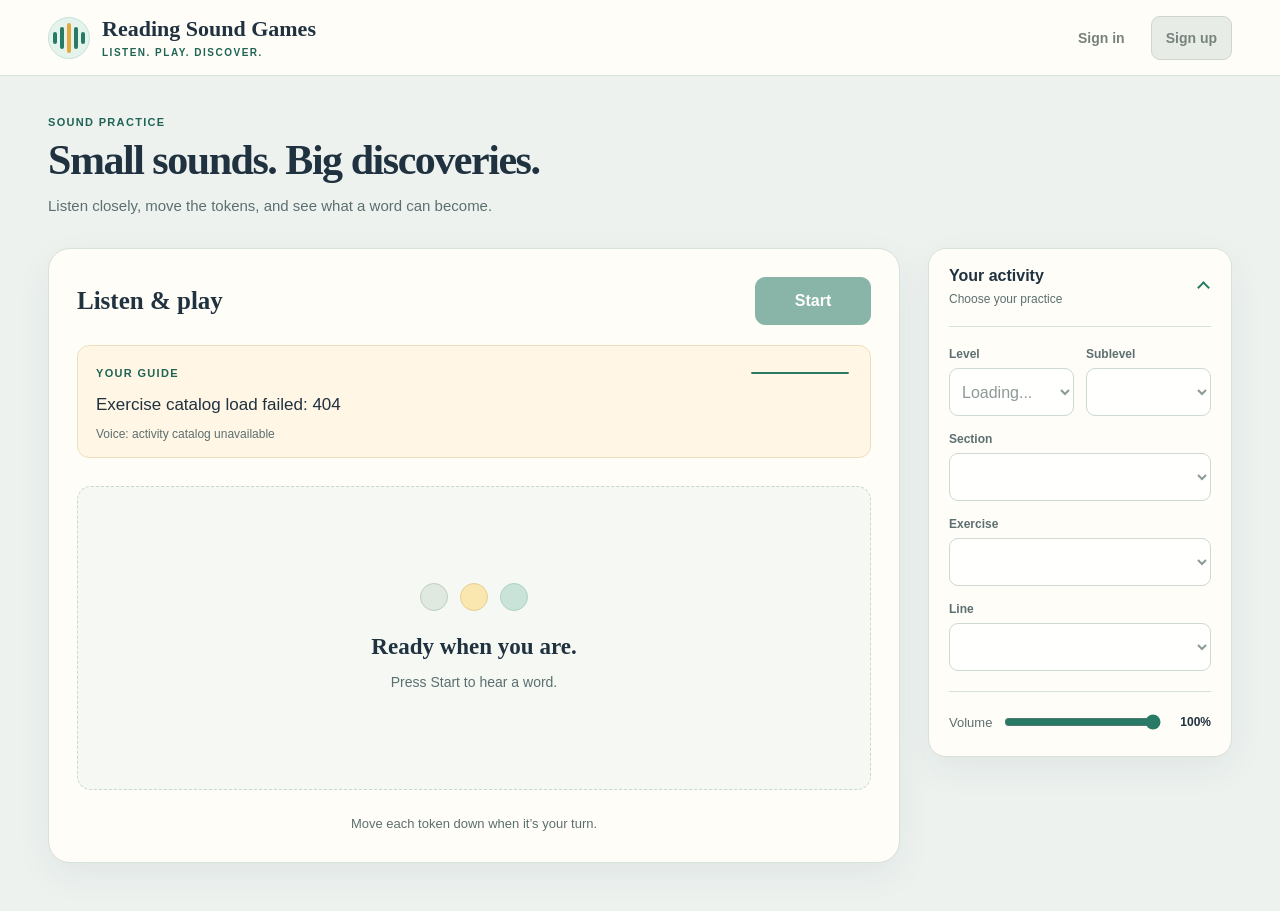
==== commit 70979667: "Add parent account services and preserve guest practice" ====
--- a/src/web/index.html
+++ b/src/web/index.html
@@ -6,7 +6,7 @@
   <meta name="theme-color" content="#287a67" />
   <meta name="description" content="Listen, move sound tokens, and discover words with Reading Sound Games." />
   <title>Reading Sound Games</title>
-  <link rel="stylesheet" href="styles/main.css?v=responsive-layout-20261003" />
+  <link rel="stylesheet" href="styles/main.css?v=guest-practice-20261003" />
 </head>
 <body>
   <header class="topbar">
@@ -14,7 +14,12 @@
       <span class="brand-mark" aria-hidden="true"><i></i><i></i><i></i><i></i><i></i></span>
       <span>Reading Sound Games<small>Listen. Play. Discover.</small></span>
     </div>
-    <span class="practice-badge">One sound at a time</span>
+    <div id="accountAccess" class="account-access" role="group" aria-label="Account access">
+      <button id="headerSignIn" class="header-sign-in" type="button" aria-disabled="true" aria-describedby="accountSetupTooltip">Sign in</button>
+      <button id="headerSignUp" class="header-sign-up" type="button" aria-disabled="true" aria-describedby="accountSetupTooltip">Sign up</button>
+      <span id="accountSetupTooltip" class="account-setup-tooltip" role="tooltip">Account setup is not complete yet.</span>
+    </div>
+    <a id="parentAccountLink" class="parent-link" href="#parentAccount" hidden>Parent account</a>
   </header>
 
   <main class="game" aria-label="Reading Sound Game">
@@ -23,6 +28,54 @@
       <h1>Small sounds. Big discoveries.</h1>
       <p>Listen closely, move the tokens, and see what a word can become.</p>
     </header>
+
+    <section id="parentAccount" class="parent-card" aria-labelledby="accountTitle" hidden>
+      <div class="parent-card-heading">
+        <div><p class="eyebrow">For parents &amp; guardians</p><h2 id="accountTitle">A little practice. Their own progress.</h2></div>
+        <span id="accountBadge" class="account-badge">Checking access</span>
+      </div>
+      <p id="accountStatus" role="status" aria-live="polite">Checking parent account availability. Practice and the microphone are locked.</p>
+      <a id="goToPractice" class="account-button" href="#practiceCard" hidden>Go to practice ↓</a>
+      <p id="accountError" class="account-error" role="alert" hidden></p>
+      <div id="signedOutPanel" hidden>
+        <p>An adult manages the account and creates a child’s profile after parental consent is verified. Children should not create an account here.</p>
+        <a id="parentLogin" class="account-button" href="/api/auth/login" hidden>Parent sign in / sign up</a>
+      </div>
+      <div id="signedInPanel" hidden>
+        <div class="account-identity"><span id="parentEmail"></span><button id="logoutButton" type="button" class="text-button">Sign out</button></div>
+        <a id="parentReauthenticate" class="account-button secondary" href="/api/auth/login" hidden>Sign in again to verify access</a>
+        <section id="consentPanel" class="consent-notice" aria-labelledby="consentTitle" hidden>
+          <h3 id="consentTitle">Before your child uses the microphone</h3>
+          <p>We use a nickname and practice results to show progress. During speaking turns, audio goes to our server and Microsoft Azure Speech for assessment. We do not save recordings or recognized transcripts in your child’s practice history. Amazon Web Services provides accounts and storage.</p>
+          <p id="consentRetention"></p>
+          <p>You can review, download, and request deletion of your child’s data, or withdraw consent below. Read the <a href="privacy.html">parent privacy notice</a> and its contact details before proceeding.</p>
+          <form id="consentForm">
+            <label class="checkbox-label"><input id="adultConfirmed" type="checkbox" required /><span>I am an adult parent or legal guardian requesting the parental verification process.</span></label>
+            <p class="field-help">This request and checkbox do not verify parental consent. Practice remains locked until verification is complete and child collection is enabled.</p>
+            <button class="account-button" type="submit">Request parental verification</button>
+          </form>
+        </section>
+        <section id="childPanel" class="child-panel" aria-labelledby="childrenTitle" hidden>
+          <div class="child-picker"><label for="childSelect"><strong id="childrenTitle">Who is practicing?</strong></label><select id="childSelect"><option value="">Choose a child</option></select></div>
+          <form id="childForm" class="child-form">
+            <label for="childNickname">Add a child’s nickname <small>Use a nickname, not a full name.</small></label>
+            <div class="form-inline"><input id="childNickname" name="nickname" maxlength="40" autocomplete="off" required /><button class="account-button secondary" type="submit">Add child</button></div>
+          </form>
+        </section>
+        <section id="progressPanel" class="progress-panel" aria-labelledby="progressTitle" hidden>
+          <div class="progress-heading"><h3 id="progressTitle">Practice progress</h3><button id="refreshProgress" class="text-button" type="button">Refresh progress</button></div>
+          <div id="progressSummary" class="progress-summary"></div>
+          <p id="progressStatus" class="field-help" role="status"></p>
+          <div id="progressTableWrap" class="progress-table-wrap" hidden><table><caption class="visually-hidden">Recent practice attempts</caption><thead><tr><th scope="col">When</th><th scope="col">Activity</th><th scope="col">Result</th></tr></thead><tbody id="progressRows"></tbody></table></div>
+          <button id="deleteChildButton" class="text-button danger-text" type="button">Delete this child’s data</button>
+        </section>
+        <details class="parent-controls"><summary>Manage privacy &amp; account</summary><div>
+          <p>Downloads contain private family information. Keep them somewhere safe, especially on a shared device.</p>
+          <div class="account-actions"><button id="exportButton" class="account-button secondary" type="button">Download my family’s data</button><button id="withdrawButton" class="text-button danger-text" type="button">Withdraw consent &amp; delete child data</button><button id="deleteAccountButton" class="text-button danger-text" type="button">Delete parent account &amp; all data</button></div>
+        </div></details>
+      </div>
+      <p class="privacy-footer"><a href="privacy.html">Parent privacy notice</a><span id="privacyContact"></span></p>
+    </section>
 
     <details id="activitySettings" class="activity-settings" open>
       <summary>
@@ -66,10 +119,10 @@
       </div>
     </details>
 
-    <section class="practice-card" aria-labelledby="practiceTitle">
+    <section id="practiceCard" class="practice-card" aria-labelledby="practiceTitle">
       <header class="practice-toolbar">
         <h2 id="practiceTitle">Listen &amp; play</h2>
-        <button id="startButton" class="start-button" type="button">Start</button>
+        <button id="startButton" class="start-button" type="button" disabled>Start</button>
       </header>
 
       <section class="voice-panel" aria-label="Voice instructions">
@@ -80,7 +133,7 @@
             <path class="voice-path" d="M20 60 H150 L174 18 L220 100 L270 32 L308 94 L348 16 L386 84 L404 52 H500" />
           </svg>
         </div>
-        <div id="subtitleBox" class="subtitle-box" aria-live="polite" aria-atomic="true">Press Start.</div>
+        <div id="subtitleBox" class="subtitle-box" aria-live="polite" aria-atomic="true">Loading your activities…</div>
         <p id="statusText" class="status-text" role="status">Voice: idle</p>
       </section>
 
@@ -97,6 +150,10 @@
     </section>
   </main>
 
-  <script src="scripts/app.js?v=responsive-layout-20261003"></script>
+  <dialog id="deleteDialog" class="delete-dialog" aria-labelledby="deleteTitle" aria-describedby="deleteDescription">
+    <form id="deleteForm"><h2 id="deleteTitle">Confirm deletion</h2><p id="deleteDescription"></p><p>Access stops when the request is accepted. Deletion runs as a tracked job. Existing backups expire separately under the retention policy.</p><label for="deleteConfirmation">Type DELETE to confirm</label><input id="deleteConfirmation" autocomplete="off" pattern="DELETE" required /><p id="deleteError" role="alert"></p><div class="account-actions"><button id="cancelDelete" class="account-button secondary" type="button">Cancel</button><button id="confirmDelete" class="account-button danger" type="submit">Request deletion</button></div></form>
+  </dialog>
+  <script src="scripts/account.js?v=guest-practice-20261003"></script>
+  <script src="scripts/app.js?v=guest-practice-20261003"></script>
 </body>
 </html>
--- a/src/web/styles/main.css
+++ b/src/web/styles/main.css
@@ -45,6 +45,12 @@
 .brand-mark i:nth-child(2), .brand-mark i:nth-child(4) { height: 22px; }
 .brand-mark i:nth-child(3) { height: 30px; background: var(--gold); }
 .practice-badge { flex-shrink: 0; color: var(--green-dark); font-size: 13px; }
+.account-access { position: relative; display: flex; align-items: center; flex-shrink: 0; gap: 12px; }
+.account-access button { min-height: 44px; padding: 10px 14px; color: #77827d; font-size: 14px; font-weight: 600; white-space: nowrap; cursor: not-allowed; }
+.header-sign-in { border: 0; background: transparent; }
+.header-sign-up { border: 1px solid #cdd5cf; border-radius: 9px; background: #e8ece7; }
+.account-setup-tooltip { position: absolute; z-index: 10; top: calc(100% + 8px); right: 0; width: 230px; max-width: calc(100vw - 32px); padding: 11px 14px; border-radius: 8px; background: var(--text); color: #fff; box-shadow: var(--shadow); font-size: 13px; font-weight: 400; line-height: 1.5; visibility: hidden; opacity: 0; pointer-events: none; }
+.account-access:hover .account-setup-tooltip, .account-access:focus-within .account-setup-tooltip { visibility: visible; opacity: 1; }
 
 .game {
   display: grid;
@@ -181,3 +187,97 @@
 }
 @keyframes voiceGlow { from { opacity: .4; } to { opacity: 1; } }
 @keyframes tokenShake { 0%, 100% { left: 0; } 30% { left: -5px; } 65% { left: 5px; } }
+
+/* Parent controls use the same calm palette, with a separate place for privacy. */
+[hidden] { display: none !important; }
+a { color: var(--green-dark); text-underline-offset: .2em; }
+a:focus-visible { outline: 3px solid var(--green-dark); outline-offset: 4px; }
+.parent-link { flex-shrink: 0; font-size: 14px; font-weight: 600; }
+.accounts-available .game { grid-template-areas: "heading" "account" "settings" "practice"; }
+.parent-card { grid-area: account; min-width: 0; padding: 24px; border: 1px solid var(--line); border-radius: 18px; background: var(--surface); box-shadow: var(--shadow); scroll-margin-top: 20px; }
+.parent-card-heading { display: flex; justify-content: space-between; align-items: flex-start; flex-wrap: wrap; gap: 16px; }
+.parent-card h2 { margin: 7px 0 0; font: 700 25px/1.3 Georgia, "Times New Roman", serif; }
+.parent-card h3 { margin: 0 0 10px; font-size: 18px; }
+.parent-card p { max-width: 850px; line-height: 1.6; color: var(--muted); font-size: 14px; }
+.account-badge { display: inline-block; padding: 7px 11px; border-radius: 20px; background: var(--surface-soft); color: var(--green-dark); font-size: 12px; font-weight: 700; }
+.account-button { display: inline-flex; justify-content: center; align-items: center; min-height: 44px; gap: 8px; padding: 10px 16px; border: 1px solid var(--green); border-radius: 9px; background: var(--green); color: #fff; font-size: 14px; font-weight: 600; text-decoration: none; cursor: pointer; }
+.account-button:hover { background: var(--green-dark); }
+.account-button.secondary { background: #fff; color: var(--green-dark); border-color: #adc6b9; }
+.account-button.secondary:hover { background: var(--surface-soft); }
+.account-button.danger { background: #9e3830; border-color: #9e3830; }
+.account-button:disabled { cursor: wait; opacity: .6; }
+.text-button { min-height: 44px; padding: 8px 0; border: 0; background: transparent; color: var(--green-dark); text-decoration: underline; text-underline-offset: .2em; font-size: 14px; text-align: left; cursor: pointer; }
+.danger-text { color: #933b33; }
+.account-error { padding: 12px 14px; border: 1px solid #e7b8b0; border-radius: 8px; background: #fff1ed; color: #85332d !important; }
+.account-identity { display: flex; justify-content: space-between; align-items: center; flex-wrap: wrap; gap: 12px; border-top: 1px solid var(--line); margin-top: 18px; padding-top: 8px; font-size: 14px; }
+.account-identity span { overflow-wrap: anywhere; }
+.consent-notice { margin-top: 16px; padding: 20px; background: #f4f8f3; border: 1px solid var(--line); border-radius: 12px; }
+.checkbox-label { display: flex; gap: 12px; align-items: flex-start; line-height: 1.6; font-size: 14px; }
+.checkbox-label input { flex: 0 0 20px; width: 20px; height: 20px; margin: 2px 0 0; accent-color: var(--green); }
+.parent-card .field-help { font-size: 12px; line-height: 1.6; }
+.child-panel { display: grid; grid-template-columns: minmax(180px, .7fr) minmax(240px, 1fr); gap: 24px; margin: 16px 0 20px; padding: 20px; border-radius: 12px; background: var(--surface-soft); }
+.child-picker, .child-form { display: grid; align-content: start; gap: 8px; min-width: 0; }
+.child-form label { font-size: 14px; font-weight: 600; }
+.child-form small { display: block; margin-top: 5px; font-size: 12px; color: var(--muted); font-weight: 400; }
+.parent-card input:not([type="checkbox"]), .parent-card select, .delete-dialog input { width: 100%; min-width: 0; min-height: 46px; padding: 10px 12px; border: 1px solid #adc6b9; border-radius: 8px; background: #fff; color: var(--text); font-size: 16px; }
+.form-inline { display: flex; gap: 10px; align-items: start; }
+.form-inline input { flex: 1; }
+.form-inline button { flex-shrink: 0; }
+.progress-panel { padding-top: 8px; }
+.progress-heading { display: flex; justify-content: space-between; align-items: center; flex-wrap: wrap; gap: 8px; }
+.progress-heading h3 { margin: 0; }
+.progress-summary { display: flex; flex-wrap: wrap; gap: 10px; margin: 12px 0; }
+.progress-summary > div { min-width: 105px; padding: 12px 16px; border: 1px solid var(--line); border-radius: 10px; background: #f7f8f3; }
+.progress-summary strong { display: block; color: var(--green-dark); font-size: 26px; font-variant-numeric: tabular-nums; }
+.progress-summary span { display: block; color: var(--muted); margin-top: 4px; font-size: 12px; }
+.progress-table-wrap { max-width: 100%; overflow-x: auto; margin-bottom: 8px; }
+.progress-table-wrap table { width: 100%; border-collapse: collapse; text-align: left; font-size: 13px; }
+.progress-table-wrap th, .progress-table-wrap td { padding: 12px 10px; border-bottom: 1px solid var(--line); line-height: 1.5; }
+.progress-table-wrap th { font-weight: 600; color: var(--muted); }
+.parent-controls { border-top: 1px solid var(--line); margin-top: 20px; padding-top: 4px; }
+.parent-controls summary { padding: 14px 0; cursor: pointer; color: var(--green-dark); font-size: 14px; font-weight: 600; }
+.account-actions { display: flex; flex-wrap: wrap; align-items: center; gap: 10px 22px; }
+.parent-card .privacy-footer { margin-bottom: 0; font-size: 12px; }
+#practiceCard { scroll-margin-top: 20px; }
+.delete-dialog { width: min(520px, calc(100% - 32px)); max-height: calc(100svh - 40px); padding: 24px; border: 1px solid var(--line); border-radius: 16px; background: var(--surface); color: var(--text); box-shadow: 0 20px 100px rgb(0 0 0 / 24%); }
+.delete-dialog::backdrop { background: rgb(15 35 29 / 55%); }
+.delete-dialog h2 { margin: 0 0 16px; font: 700 26px/1.3 Georgia, "Times New Roman", serif; }
+.delete-dialog p { line-height: 1.65; font-size: 14px; }
+.delete-dialog input { margin-top: 8px; }
+.delete-dialog label { font-size: 14px; font-weight: 600; }
+.delete-dialog #deleteError { color: #933b33; }
+.privacy-page { width: min(820px, 100%); margin: 0 auto; padding: 32px 20px 64px; }
+.privacy-page article { padding: clamp(20px, 4vw, 40px); background: var(--surface); border: 1px solid var(--line); border-radius: 18px; }
+.privacy-page h1 { font: 700 36px/1.2 Georgia, "Times New Roman", serif; }
+.privacy-page h2 { margin-top: 30px; font: 700 23px/1.3 Georgia, "Times New Roman", serif; }
+.privacy-page p, .privacy-page li { line-height: 1.75; font-size: 15px; }
+.privacy-page .review-notice { padding: 16px; border-radius: 10px; background: #fff6e5; border: 1px solid #eddfbd; }
+@media (min-width: 960px) {
+  .accounts-available .game { grid-template-areas: "heading heading" "account account" "practice settings"; }
+}
+@media (max-width: 599px) {
+  .topbar { gap: 12px; }
+  .brand { font-size: 17px; gap: 8px; }
+  .brand small { font-size: 8px; letter-spacing: .1em; }
+  .brand-mark { width: 32px; height: 32px; }
+  .account-access { gap: 4px; }
+  .account-access button { padding: 9px 10px; font-size: 13px; }
+  .parent-link { max-width: 62px; font-size: 12px; line-height: 1.5; }
+  .parent-card { padding: 16px; border-radius: 14px; }
+  .parent-card h2 { font-size: 23px; }
+  .parent-card-heading { gap: 10px; }
+  .consent-notice, .child-panel { padding: 14px; }
+  .child-panel { grid-template-columns: minmax(0, 1fr); gap: 18px; }
+  .form-inline { flex-wrap: wrap; }
+  .form-inline input { flex-basis: 100%; }
+  .progress-summary { gap: 8px; }
+  .progress-summary > div { flex: 1 1 110px; min-width: 0; padding: 12px; }
+  .account-actions { align-items: stretch; flex-direction: column; gap: 8px; }
+  .delete-dialog { padding: 20px; }
+}
+@media (max-width: 379px) {
+  .topbar { gap: 8px; padding-inline: 12px; }
+  .brand { font-size: 16px; }
+  .brand-mark { display: none; }
+  .account-access button { padding-inline: 8px; }
+}
